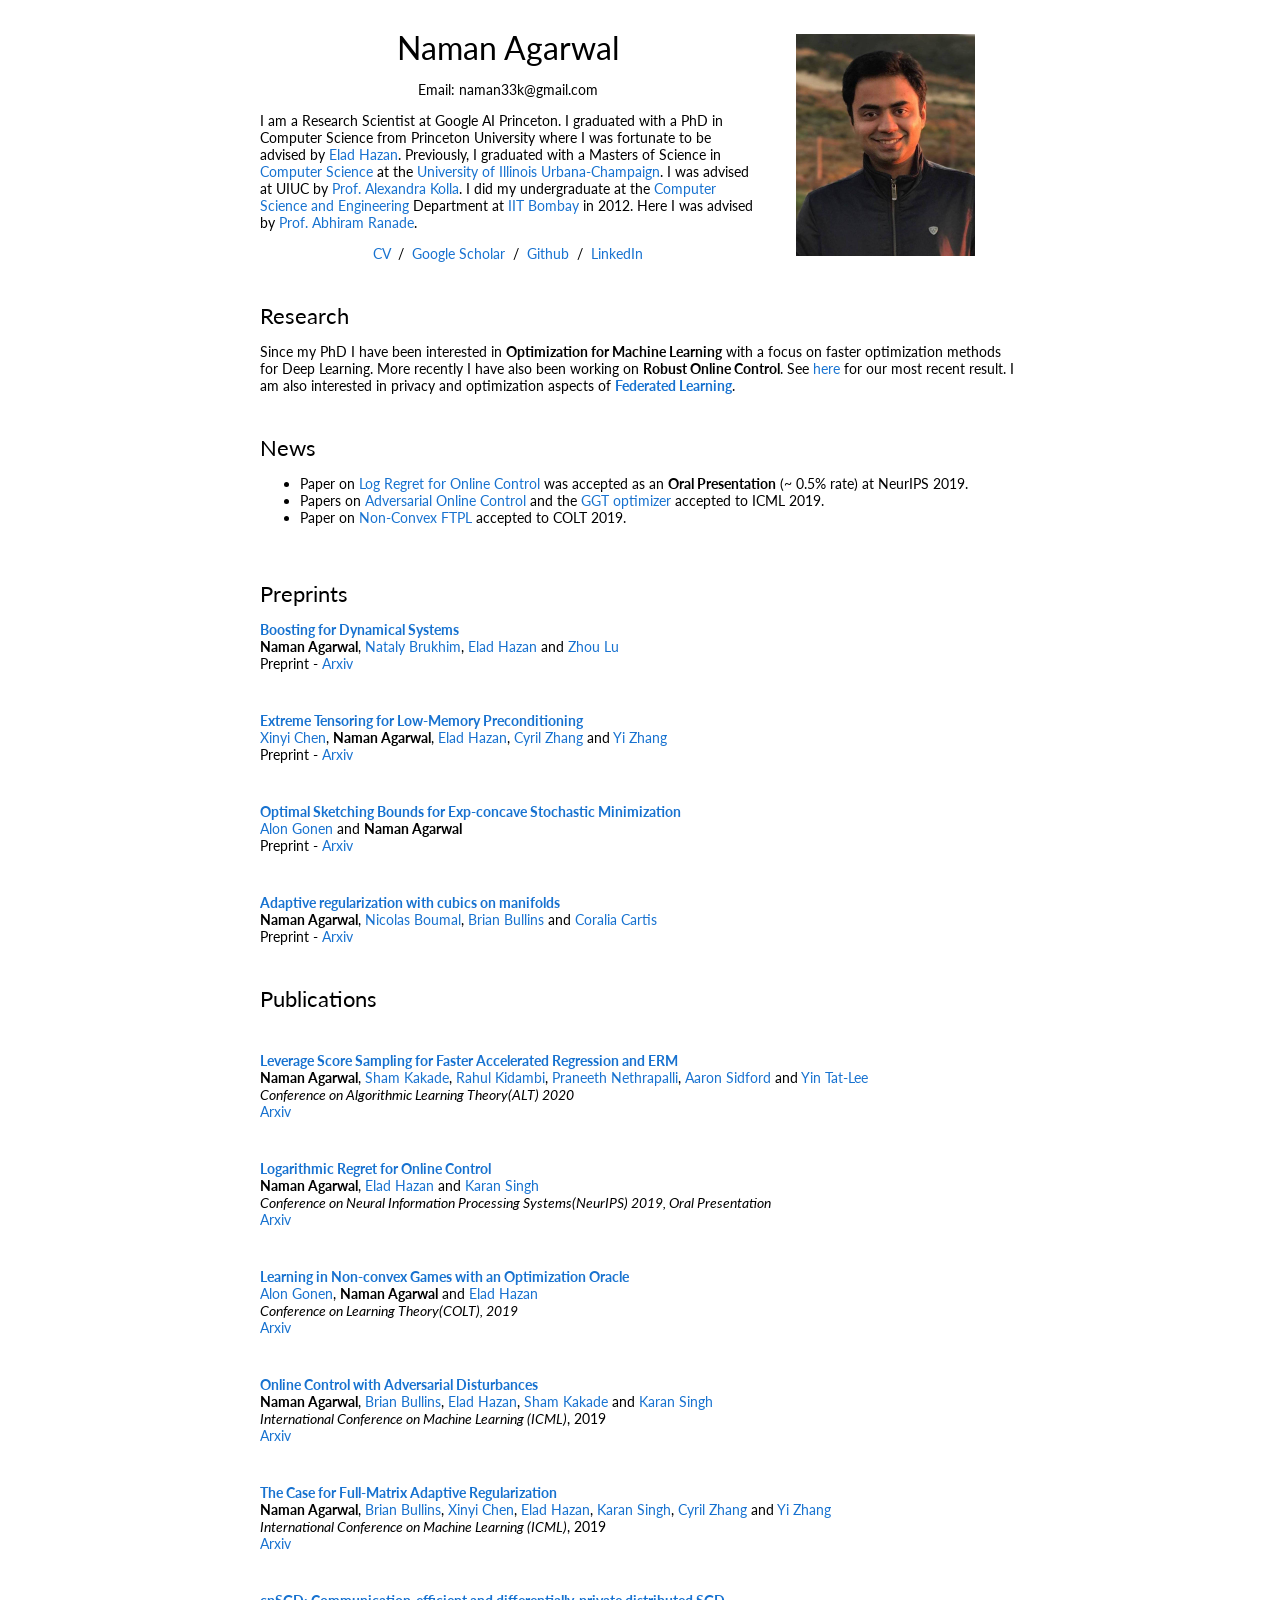
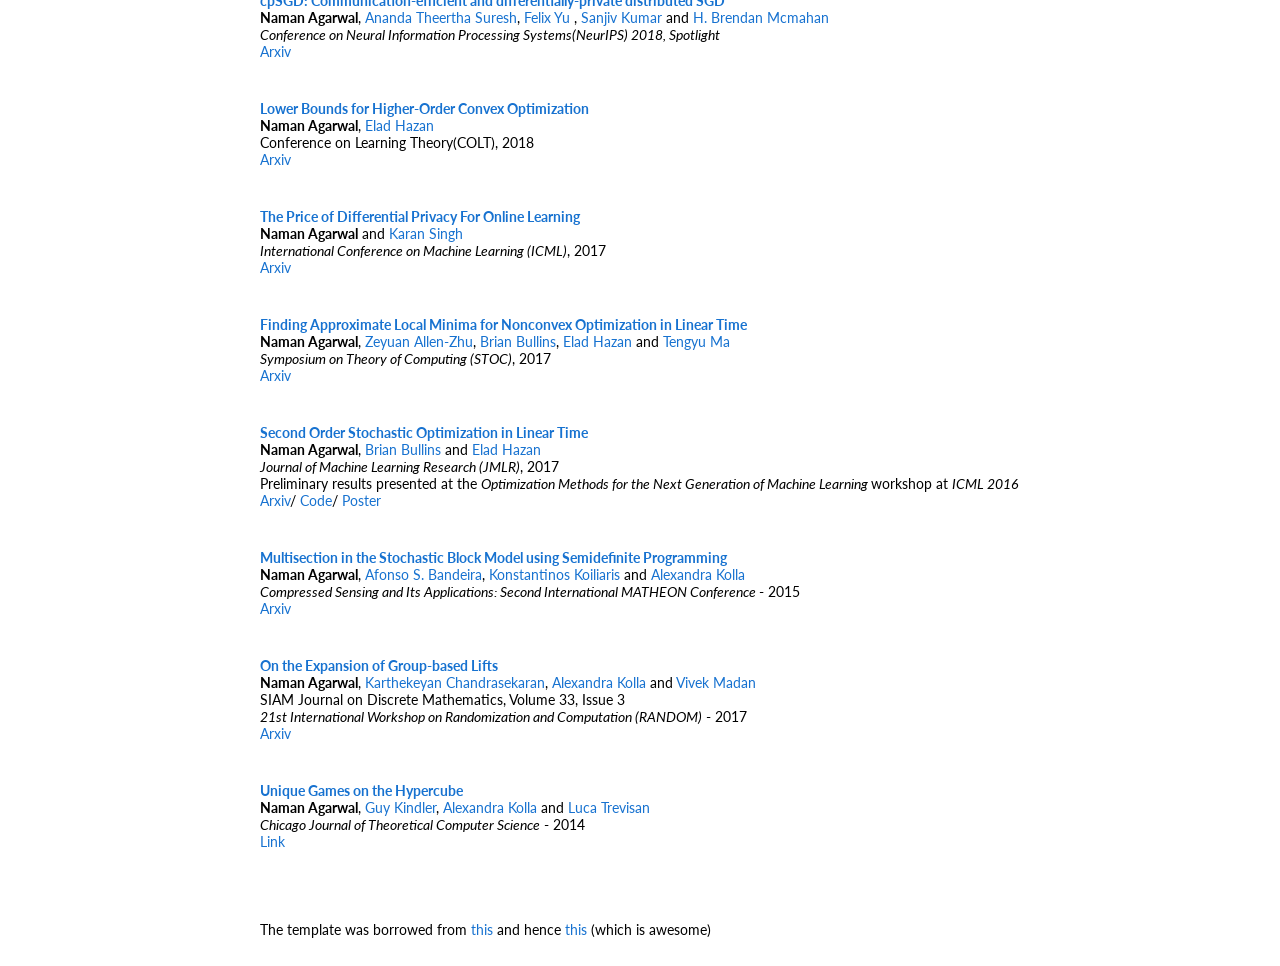
==== index.html @ 99222176 "Fixed some papers" ====
<!DOCTYPE HTML PUBLIC "-//W3C//DTD HTML 4.01 Transitional//EN">
<html>
  <head>
    <!-- Global site tag (gtag.js) - Google Analytics -->
<script async src="https://www.googletagmanager.com/gtag/js?id=UA-45174196-1"></script>
<script>
  window.dataLayer = window.dataLayer || [];
  function gtag(){dataLayer.push(arguments);}
  gtag('js', new Date());

  gtag('config', 'UA-45174196-1');
</script>

  <meta name=viewport content=“width=800”>
  <meta name="generator" content="HTML Tidy for Linux/x86 (vers 11 February 2007), see www.w3.org">
  <style type="text/css">
    /* Color scheme stolen from Sergey Karayev */
    a {
    color: #1772d0;
    text-decoration:none;
    }
    a:focus, a:hover {
    color: #f09228;
    text-decoration:none;
    }
    body,td,th,tr,p,a {
    font-family: 'Lato', Verdana, Helvetica, sans-serif;
    font-size: 14px
    }
    strong {
    font-family: 'Lato', Verdana, Helvetica, sans-serif;
    font-size: 14px;
    }
    heading {
    font-family: 'Lato', Verdana, Helvetica, sans-serif;
    font-size: 22px;
    }
    papertitle {
    font-family: 'Lato', Verdana, Helvetica, sans-serif;
    font-size: 14px;
    font-weight: 700
    }
    name {
    font-family: 'Lato', Verdana, Helvetica, sans-serif;
    font-size: 32px;
    }
    .one
    {
    width: 160px;
    height: 160px;
    position: relative;
    }
    .two
    {
    width: 160px;
    height: 160px;
    position: absolute;
    transition: opacity .2s ease-in-out;
    -moz-transition: opacity .2s ease-in-out;
    -webkit-transition: opacity .2s ease-in-out;
    }
    .fade {
     transition: opacity .2s ease-in-out;
     -moz-transition: opacity .2s ease-in-out;
     -webkit-transition: opacity .2s ease-in-out;
    }
    span.highlight {
        background-color: #ffffd0;
    }
  </style>
  <title>Naman Agarwal</title>
  <meta http-equiv="Content-Type" content="text/html; charset=us-ascii">
  <link href='http://fonts.googleapis.com/css?family=Lato:400,700,400italic,700italic' rel='stylesheet' type='text/css'>
  </head>
  <body>
  <table width="800" border="0" align="center" cellspacing="0" cellpadding="0">
    <tr>
    <td>
      <table width="100%" align="center" border="0" cellspacing="0" cellpadding="20">
      <tr>
        <td width="67%" valign="middle">
        <p align="center">
          <name>Naman Agarwal</name>
        </p>
        <p align="center"> Email: naman33k@gmail.com </p>
        <p> I am a Research Scientist at Google AI Princeton. I graduated with a PhD in Computer Science from Princeton University where I was fortunate to be advised by <a href="https://www.cs.princeton.edu/~ehazan/">Elad Hazan</a>. Previously, I graduated with a Masters of Science in <a href="http://cs.illinois.edu/">Computer Science</a> at the <a href="http://illinois.edu/">University of Illinois Urbana-Champaign</a>. I was advised at UIUC by <a href="http://www.cs.illinois.edu/homes/akolla/">Prof. Alexandra Kolla</a>. I did my undergraduate at the <a href="http://www.cse.iitb.ac.in/">Computer Science and Engineering</a> Department at <a href="http://www.iitb.ac.in/">IIT Bombay</a> in 2012. Here I was advised by <a href="http://www.cse.iitb.ac.in/~ranade/">Prof. Abhiram Ranade</a>.</p>
        <p align=center>
          <a href="CV.pdf">CV</a> &nbsp/&nbsp
          <a href="https://scholar.google.com/citations?user=sEMrGicAAAAJ&hl=engithub.com">Google Scholar</a> &nbsp/&nbsp
          <a href="https://github.com/naman33k">Github</a> &nbsp/&nbsp
          <a href="https://www.linkedin.com/in/naman-agarwal-28aa0714/"> LinkedIn </a>
        </p>
        </td>
        <td width="33%">
        <img width="80%" src="images/myself.jpg">
        </td>
      </tr>
      </table>
      <table width="100%" align="center" border="0" cellspacing="0" cellpadding="20">
      <tr>
        <td width="100%" valign="middle">
          <heading>Research</heading>
          <p>
          Since my PhD I have been interested in <b>Optimization for Machine Learning</b> with a focus on faster optimization methods for Deep Learning. More recently I have also been working on <b>Robust Online Control</b>. See <a href="#">here</a> for our most recent result. I am also interested in privacy and optimization aspects of <b><a href="">Federated Learning</a></b>. 
          </p>
        </td>
      </tr>
      <tr>
        <td width="100%" valign="middle">
          <heading>News</heading>
          <ul>
            <li>Paper on <a href="#">Log Regret for Online Control</a> was accepted as an <b>Oral Presentation</b> (~ 0.5% rate) at NeurIPS 2019.</li>
            <li>Papers on <a href="https://arxiv.org/abs/1902.08721">Adversarial Online Control</a> and the <a href="https://arxiv.org/abs/1806.02958">GGT optimizer</a> accepted to ICML 2019.</li>
            <li>Paper on <a href="https://arxiv.org/abs/1810.07362">Non-Convex FTPL</a> accepted to COLT 2019.</li>
          </ul>
        </td>
      </tr>
      </table>

  <table width="100%" align="center" border="0" cellspacing="0" cellpadding="20">

    <tr onmouseout="friendly_stop()" onmouseover="friendly_start()" >
      
    </tr>

   
  

    <!-- <tr>
      <td valign="top" width="100%">
        <p><a href="https://drive.google.com/file/d/1RBnTrtzqmuO8uj3GQaR5vBJZjIC3Jxjn/view?usp=sharing">
        <papertitle>Jump: Virtual Reality Video</papertitle></a><br>
        <a href="http://mi.eng.cam.ac.uk/~ra312/">Robert Anderson</a>, <a href="https://www.cs.unc.edu/~gallup/">David Gallup</a>, <strong>Jonathan T. Barron</strong>, <a href="https://mediatech.aalto.fi/~janne/index.php">Janne Kontkanen</a>, <a href="https://www.cs.cornell.edu/~snavely/">Noah Snavely</a>, <a href="http://carlos-hernandez.org/">Carlos Hern&aacutendez</a>, <a href="https://homes.cs.washington.edu/~sagarwal/">Sameer Agarwal</a>, <a href="https://homes.cs.washington.edu/~seitz/">Steven M Seitz</a><br>
          <em>SIGGRAPH Asia</em>, 2016<br>
          <a href ="https://drive.google.com/file/d/11D4eCDXqqFTtZT0WS2COJE0hsAN3QEww/view?usp=sharing">supplement</a>
          /
          <a href ="https://www.youtube.com/watch?v=O0qUYynupTI">video</a>
          /
          <a href="Anderson2016.bib">bibtex</a>
          /
          <a href="https://blog.google/products/google-vr/jump-using-omnidirectional-stereo-vr-video/">blog post</a>
          <p></p>
          <p>Using computer vision and a ring of cameras, we can make video for virtual reality headsets that is both stereo and 360&deg;.</p>
          <p>This technology is used by <a href="https://vr.google.com/jump/">Jump</a>. </p>
          <p></p>
          </a></p>
        </td>
      </tr> -->
      <tr>
        <td width="100%" valign="middle">
          <heading>Preprints</heading>
        

          <p> <a href="https://arxiv.org/abs/1906.08720"><papertitle>Boosting for Dynamical Systems</papertitle></a><br>
          <strong>Naman Agarwal</strong>, <a href="https://dblp.org/pers/hd/b/Brukhim:Nataly">Nataly Brukhim</a>,  <a href="https://www.cs.princeton.edu/~ehazan/">Elad Hazan</a> and <a href="https://scholar.google.com/citations?user=17_nX_kAAAAJ&hl=en">Zhou Lu</a><br>
          Preprint - <a href ="https://arxiv.org/abs/1906.08720">Arxiv</a>
          </p>
        </td>
      </tr>
            <tr>
        <td valign="top" width="100%">
          <p> <a href="https://arxiv.org/abs/1902.04620"><papertitle>Extreme Tensoring for Low-Memory Preconditioning
</papertitle></a><br>
         <a href="https://xinyi.github.io/">Xinyi Chen</a>, <strong>Naman Agarwal</strong>, <a href="https://www.cs.princeton.edu/~ehazan/">Elad Hazan</a>, <a href="http://cyrilzhang.com/">Cyril Zhang</a> and <a href="https://www.cs.princeton.edu/~yz7/">Yi Zhang</a><br>
          Preprint - <a href ="https://arxiv.org/abs/1902.04620">Arxiv</a>
          </p>
        </td>
      </tr>
            <tr>
        <td valign="top" width="100%">
          <p> <a href="https://arxiv.org/abs/1805.08268"><papertitle>Optimal Sketching Bounds for Exp-concave Stochastic Minimization</papertitle></a><br>
          <a href="https://www.alongonen.org/">Alon Gonen</a> and <strong>Naman Agarwal</strong><br>
          Preprint - <a href ="https://arxiv.org/abs/1805.08268">Arxiv</a>
          </p>
        </td>
      </tr>
            <tr>
        <td valign="top" width="100%">
          <p> <a href="https://arxiv.org/abs/1806.00065"><papertitle>Adaptive regularization with cubics on manifolds</papertitle></a><br>
          <strong>Naman Agarwal</strong>, <a href="https://web.math.princeton.edu/~nboumal/">Nicolas Boumal</a>, <a href="https://www.cs.princeton.edu/~bbullins/">Brian Bullins</a> and <a href="https://www.maths.ox.ac.uk/people/coralia.cartis">Coralia Cartis</a><br>
          Preprint - <a href ="https://arxiv.org/abs/1806.00065">Arxiv</a>
          </p>
        </td>
      </tr>


      <tr>
        <td width="100%" valign="middle">
          <heading>Publications</heading>
      <tr>
        <td valign="top" width="100%">
          <p> <a href="https://arxiv.org/abs/1711.08426"><papertitle>Leverage Score Sampling for Faster Accelerated Regression and ERM</papertitle></a><br>
          <strong>Naman Agarwal</strong>, <a href="https://homes.cs.washington.edu/~sham">Sham Kakade</a>, <a href="https://rahulkidambi.github.io/">Rahul Kidambi</a>, <a href="https://www.microsoft.com/en-us/research/people/praneeth">Praneeth Nethrapalli</a>, <a href="http://www.aaronsidford.com/">Aaron Sidford</a> and <a href="http://yintat.com/">Yin Tat-Lee</a><br>
          <em>Conference on Algorithmic Learning Theory(ALT) 2020</em>
            <br> <a href ="https://arxiv.org/abs/1711.08426">Arxiv</a>
          </p>
        </td>
      </tr>
          
      <tr>
        <td valign="top" width="100%">
          <p> <a href="#"><papertitle>Logarithmic Regret for Online Control</papertitle></a><br>
          <strong>Naman Agarwal</strong>, <a href="https://www.cs.princeton.edu/~ehazan/">Elad Hazan</a> and <a href="http://i-am-karan-singh.github.io/">Karan Singh</a><br>
          <em>Conference on Neural Information Processing Systems(NeurIPS) 2019, Oral Presentation</em><br>
          <a href ="https://arxiv.org/abs/1909.05062">Arxiv</a> 
          </p>
        </td>
      </tr>

      <tr>
        <td valign="top" width="100%">
          <p> <a href="https://arxiv.org/abs/1810.07362"><papertitle>Learning in Non-convex Games with an Optimization Oracle</papertitle></a><br><a href="https://www.alongonen.org/">Alon Gonen</a>, <strong>Naman Agarwal</strong> and <a href="https://www.cs.princeton.edu/~ehazan/">Elad Hazan</a><br>
          <em>Conference on Learning Theory(COLT), 2019</em><br>
          <a href ="https://arxiv.org/abs/1810.07362">Arxiv</a> 
          </p>
        </td>
      </tr>


      <tr>
        <td valign="top" width="100%">
          <p> <a href="https://arxiv.org/abs/1902.08721"><papertitle>Online Control with Adversarial Disturbances</papertitle></a><br>
          <strong>Naman Agarwal</strong>, <a href="https://www.cs.princeton.edu/~bbullins/">Brian Bullins</a>, <a href="https://www.cs.princeton.edu/~ehazan/">Elad Hazan</a>, <a href="https://homes.cs.washington.edu/~sham">Sham Kakade</a> and <a href="http://i-am-karan-singh.github.io/">Karan Singh</a><br>
          <em>International Conference on Machine Learning (ICML)</em>, 2019</br>
          <a href ="https://arxiv.org/abs/1902.08721">Arxiv</a> 
          </p>
        </td>
      </tr>

      <tr>
        <td valign="top" width="100%">
          <p> <a href="https://arxiv.org/abs/1806.02958"><papertitle>The Case for Full-Matrix Adaptive Regularization</papertitle></a><br>
          <strong>Naman Agarwal</strong>, <a href="https://www.cs.princeton.edu/~bbullins/">Brian Bullins</a>, <a href="https://xinyi.github.io/">Xinyi Chen</a>, <a href="https://www.cs.princeton.edu/~ehazan/">Elad Hazan</a>, <a href="http://i-am-karan-singh.github.io/">Karan Singh</a>, <a href="http://cyrilzhang.com/">Cyril Zhang</a> and <a href="https://www.cs.princeton.edu/~yz7/">Yi Zhang</a><br>
          <em>International Conference on Machine Learning (ICML)</em>, 2019</br>
          <a href ="https://arxiv.org/abs/1806.02958">Arxiv</a> 
          </p>
        </td>
      </tr>

      


      <tr>
        <td valign="top" width="100%">
          <p> <a href="https://arxiv.org/abs/1805.10559"><papertitle>cpSGD: Communication-efficient and differentially-private distributed SGD</papertitle></a><br>
          <strong>Naman Agarwal</strong>, <a href="http://theertha.info/">Ananda Theertha Suresh</a>, <a href="http://felixyu.org/"> Felix Yu </a>,<a href="http://www.sanjivk.com/"> Sanjiv Kumar </a> and <a href="https://ai.google/research/people/author35837">H. Brendan Mcmahan</a><br>
          <em>Conference on Neural Information Processing Systems(NeurIPS) 2018, Spotlight</em><br>
          <a href="https://arxiv.org/abs/1805.10559">Arxiv</a>
          </p>
        </td>
      </tr>

      

      <tr>
        <td valign="top" width="100%">
          <p> <a href="https://arxiv.org/abs/1710.10329"><papertitle>Lower Bounds for Higher-Order Convex Optimization</papertitle></a><br>
          <strong>Naman Agarwal</strong>, <a href="https://www.cs.princeton.edu/~ehazan/">Elad Hazan</a><br>
          Conference on Learning Theory(COLT), 2018<br>
          <a href ="https://arxiv.org/abs/1710.10329">Arxiv</a>
          </p>


        </td>
      </tr>

      

      <tr>
        <td valign="top" width="100%">
          <p> <a href="#"><papertitle>The Price of Differential Privacy For Online Learning</papertitle></a><br>
          <strong>Naman Agarwal</strong> and <a href="http://i-am-karan-singh.github.io/">Karan Singh</a><br>
          <em>International Conference on Machine Learning (ICML)</em>, 2017</br>
          <a href ="https://arxiv.org/abs/1701.07953">Arxiv</a> 
          </p>
        </td>
      </tr>

      <tr>
        <td valign="top" width="100%">
          <p> <a href="https://dl.acm.org/citation.cfm?id=3055464"><papertitle>Finding Approximate Local Minima for Nonconvex Optimization in Linear Time</papertitle></a><br>
          <strong>Naman Agarwal</strong>, <a href="http://people.csail.mit.edu/zeyuan/"> Zeyuan Allen-Zhu</a>, <a href="https://www.cs.princeton.edu/~bbullins/">Brian Bullins</a>, <a href="https://www.cs.princeton.edu/~ehazan/">Elad Hazan</a> and <a href="http://www.cs.princeton.edu/~tengyu/">Tengyu Ma</a><br>
          <em>Symposium on Theory of Computing (STOC)</em>, 2017<br>
          <a href ="https://arxiv.org/abs/1611.01146">Arxiv</a>
          </p>
        </td>
      </tr>

      <tr>
        <td valign="top" width="100%">
          <p> <a href="http://www.jmlr.org/papers/volume18/16-491/16-491.pdf"><papertitle>Second Order Stochastic Optimization in Linear Time</papertitle></a><br>
          <strong>Naman Agarwal</strong>, <a href="https://www.cs.princeton.edu/~bbullins/">Brian Bullins</a> and <a href="https://www.cs.princeton.edu/~ehazan/">Elad Hazan</a> <br>
          <em>Journal of Machine Learning Research (JMLR)</em>, 2017<br>
          Preliminary results presented at the <em>Optimization Methods for the Next Generation of Machine Learning </em> workshop at <em>ICML 2016</em><br>
          <a href ="https://arxiv.org/abs/1602.03943">Arxiv</a>/
          <a href ="https://github.com/naman33k/lissa_code_python">Code</a>/
          <a href ="#">Poster</a>

          
          </p>
        </td>
      </tr>

      

      <tr>
        <td valign="top" width="100%">
          <p> <a href="http://arxiv.org/abs/1507.02323"><papertitle>Multisection in the Stochastic Block Model using Semidefinite Programming</papertitle></a><br>
          <strong>Naman Agarwal</strong>, <a href="http://math.mit.edu/~bandeira/">Afonso S. Bandeira</a>, <a href="http://koiliaris.com/">Konstantinos Koiliaris</a> and <a href="http://akolla.cs.illinois.edu/">Alexandra Kolla</a><br>
          <em>Compressed Sensing and Its Applications: Second International MATHEON Conference </em> - 2015</br>
          <a href ="http://arxiv.org/abs/1507.02323">Arxiv</a> 
          </p>
        </td>
      </tr>

      <tr>
        <td valign="top" width="100%">
          <p> <a href="http://arxiv.org/abs/1507.02323"><papertitle>On the Expansion of Group-based Lifts</papertitle></a><br>
          <strong>Naman Agarwal</strong>, <a href="http://web.engr.illinois.edu/~karthe/">Karthekeyan Chandrasekaran</a>, <a href="http://akolla.cs.illinois.edu/">Alexandra Kolla</a> and <a href="http://vmadan2.web.engr.illinois.edu/">Vivek Madan </a><br>
          SIAM Journal on Discrete Mathematics, Volume 33, Issue 3<br>
          <em>21st International Workshop on Randomization and Computation (RANDOM)</em> - 2017</br>
          <a href ="http://arxiv.org/abs/1311.3268">Arxiv</a> 
          </p>
        </td>
      </tr>

      <tr>
        <td valign="top" width="100%">
          <p> <a href="http://cjtcs.cs.uchicago.edu/articles/2015/1/contents"><papertitle>Unique Games on the Hypercube</papertitle></a><br>
          <strong>Naman Agarwal</strong>, <a href="http://www.cs.huji.ac.il/~gkindler/">Guy Kindler</a>, <a href="http://akolla.cs.illinois.edu/">Alexandra Kolla</a> and <a href="http://www.cs.berkeley.edu/~luca/">Luca Trevisan</a><br>
          <em>Chicago Journal of Theoretical Computer Science</em> - 2014</br>
          <a href ="http://cjtcs.cs.uchicago.edu/articles/2015/1/contents.html">Link</a> 
          </p>
        </td>
      </tr>

      <tr>
        <td>
            <br>
            <p> The template was borrowed from <a href="http://i-am-karan-singh.github.io/">this</a> and hence <a href="https://jonbarron.info/">this</a> (which is awesome)
            </p>
        </td>
      </tr>

      </table>
      
    </td>
    </tr>
  </table>
  </body>
</html>
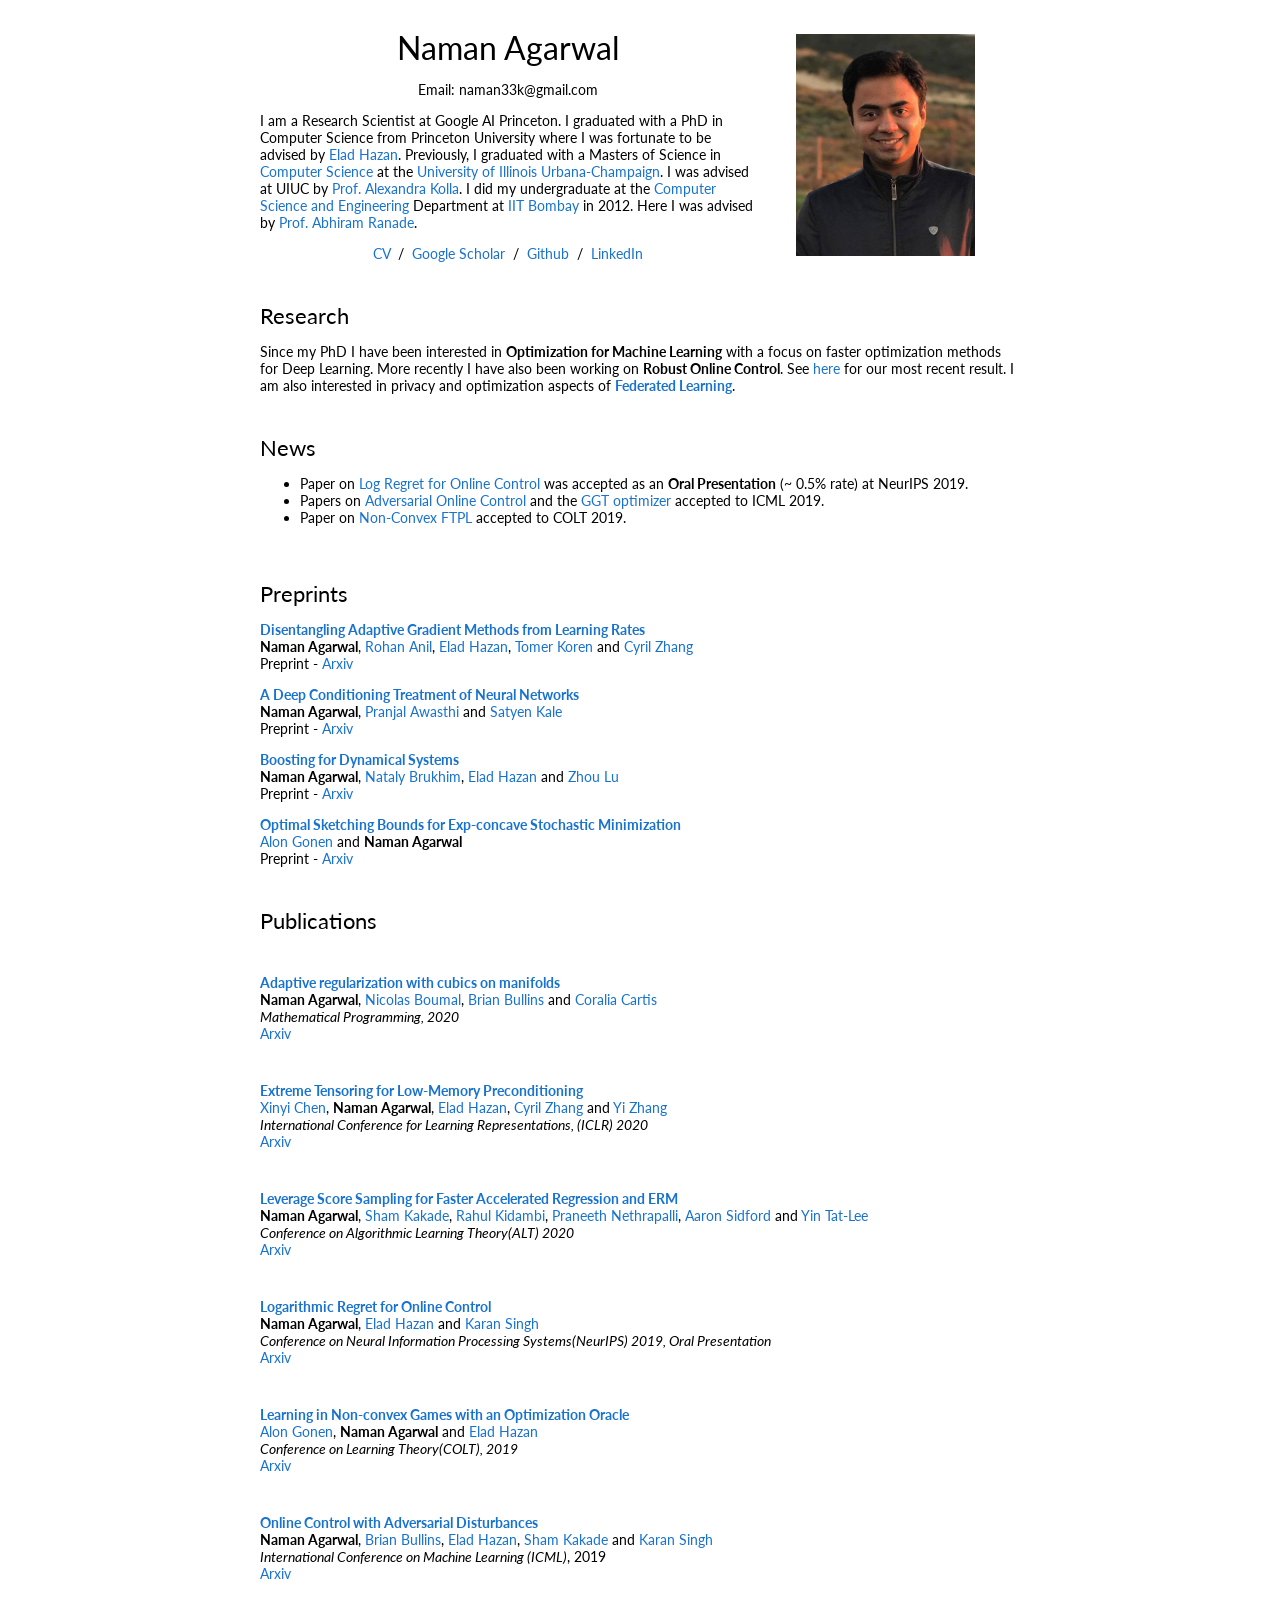
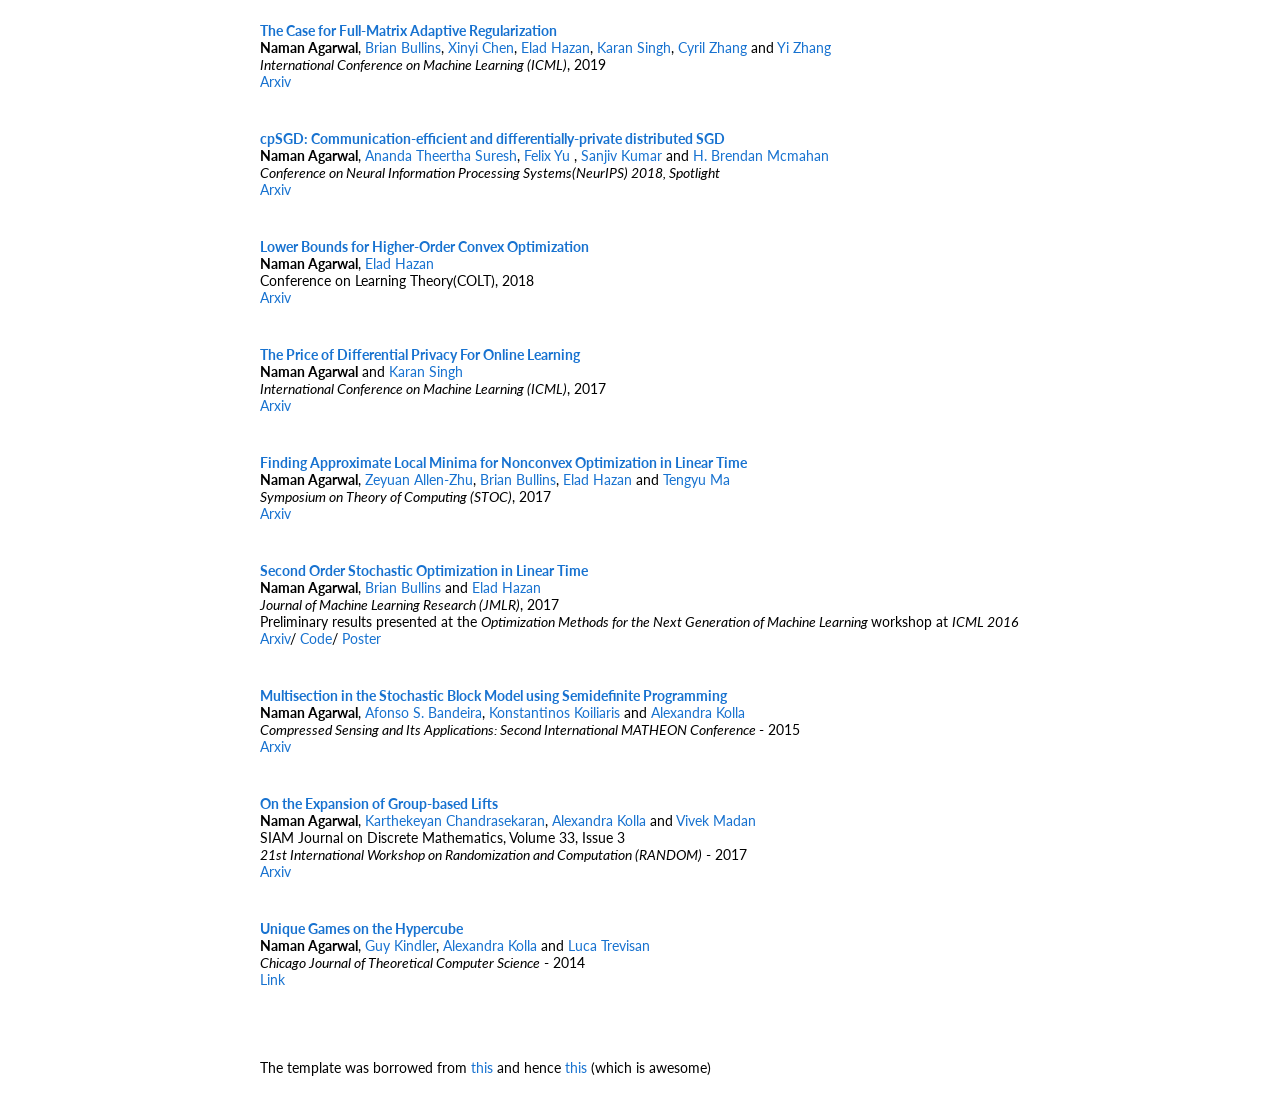
==== commit a72ca1d3: "edits" ====
--- a/index.html
+++ b/index.html
@@ -151,43 +151,47 @@
         <td width="100%" valign="middle">
           <heading>Preprints</heading>
         
-
+          <p> <a href="https://arxiv.org/abs/2002.11803"><papertitle>Disentangling Adaptive Gradient Methods from Learning Rates</papertitle></a><br>
+          <strong>Naman Agarwal</strong>, <a href="https://research.google/people/105802/">Rohan Anil</a>,  <a href="https://www.cs.princeton.edu/~ehazan/">Elad Hazan</a>, <a href="https://tomerkoren.github.io/">Tomer Koren</a> and <a href="http://cyrilzhang.com/">Cyril Zhang</a><br>
+          Preprint - <a href ="https://arxiv.org/abs/2002.11803">Arxiv</a>
+          </p>
+          <p> <a href="https://arxiv.org/abs/2002.01523"><papertitle>A Deep Conditioning Treatment of Neural Networks</papertitle></a><br>
+          <strong>Naman Agarwal</strong>, <a href="https://www.cs.rutgers.edu/~pa336/">Pranjal Awasthi</a> and  <a href="https://www.satyenkale.com/">Satyen Kale</a><br>
+          Preprint - <a href ="https://arxiv.org/abs/2002.01523">Arxiv</a>
+          </p>
           <p> <a href="https://arxiv.org/abs/1906.08720"><papertitle>Boosting for Dynamical Systems</papertitle></a><br>
           <strong>Naman Agarwal</strong>, <a href="https://dblp.org/pers/hd/b/Brukhim:Nataly">Nataly Brukhim</a>,  <a href="https://www.cs.princeton.edu/~ehazan/">Elad Hazan</a> and <a href="https://scholar.google.com/citations?user=17_nX_kAAAAJ&hl=en">Zhou Lu</a><br>
           Preprint - <a href ="https://arxiv.org/abs/1906.08720">Arxiv</a>
           </p>
-        </td>
-      </tr>
-            <tr>
-        <td valign="top" width="100%">
-          <p> <a href="https://arxiv.org/abs/1902.04620"><papertitle>Extreme Tensoring for Low-Memory Preconditioning
-</papertitle></a><br>
-         <a href="https://xinyi.github.io/">Xinyi Chen</a>, <strong>Naman Agarwal</strong>, <a href="https://www.cs.princeton.edu/~ehazan/">Elad Hazan</a>, <a href="http://cyrilzhang.com/">Cyril Zhang</a> and <a href="https://www.cs.princeton.edu/~yz7/">Yi Zhang</a><br>
-          Preprint - <a href ="https://arxiv.org/abs/1902.04620">Arxiv</a>
-          </p>
-        </td>
-      </tr>
-            <tr>
-        <td valign="top" width="100%">
           <p> <a href="https://arxiv.org/abs/1805.08268"><papertitle>Optimal Sketching Bounds for Exp-concave Stochastic Minimization</papertitle></a><br>
           <a href="https://www.alongonen.org/">Alon Gonen</a> and <strong>Naman Agarwal</strong><br>
           Preprint - <a href ="https://arxiv.org/abs/1805.08268">Arxiv</a>
           </p>
         </td>
       </tr>
-            <tr>
-        <td valign="top" width="100%">
-          <p> <a href="https://arxiv.org/abs/1806.00065"><papertitle>Adaptive regularization with cubics on manifolds</papertitle></a><br>
-          <strong>Naman Agarwal</strong>, <a href="https://web.math.princeton.edu/~nboumal/">Nicolas Boumal</a>, <a href="https://www.cs.princeton.edu/~bbullins/">Brian Bullins</a> and <a href="https://www.maths.ox.ac.uk/people/coralia.cartis">Coralia Cartis</a><br>
-          Preprint - <a href ="https://arxiv.org/abs/1806.00065">Arxiv</a>
-          </p>
-        </td>
-      </tr>
-
-
+            
       <tr>
         <td width="100%" valign="middle">
           <heading>Publications</heading>
+          <tr>
+        <td valign="top" width="100%">
+          <p> <a href="http://link.springer.com/article/10.1007/s10107-020-01505-1"><papertitle>Adaptive regularization with cubics on manifolds</papertitle></a><br>
+          <strong>Naman Agarwal</strong>, <a href="https://web.math.princeton.edu/~nboumal/">Nicolas Boumal</a>, <a href="https://www.cs.princeton.edu/~bbullins/">Brian Bullins</a> and <a href="https://www.maths.ox.ac.uk/people/coralia.cartis">Coralia Cartis</a><br>
+          <em>Mathematical Programming, 2020</em>
+          <br><a href ="https://arxiv.org/abs/1806.00065">Arxiv</a>
+          </p>
+        </td>
+      </tr>
+          <tr>
+        <td valign="top" width="100%">
+          <p> <a href="https://openreview.net/forum?id=SklKcRNYDH"><papertitle>Extreme Tensoring for Low-Memory Preconditioning
+</papertitle></a><br>
+         <a href="https://xinyi.github.io/">Xinyi Chen</a>, <strong>Naman Agarwal</strong>, <a href="https://www.cs.princeton.edu/~ehazan/">Elad Hazan</a>, <a href="http://cyrilzhang.com/">Cyril Zhang</a> and <a href="https://www.cs.princeton.edu/~yz7/">Yi Zhang</a><br>
+         <em>International Conference for Learning Representations, (ICLR) 2020</em><br>
+          <a href ="https://arxiv.org/abs/1902.04620">Arxiv</a>
+          </p>
+        </td>
+      </tr>
       <tr>
         <td valign="top" width="100%">
           <p> <a href="https://arxiv.org/abs/1711.08426"><papertitle>Leverage Score Sampling for Faster Accelerated Regression and ERM</papertitle></a><br>
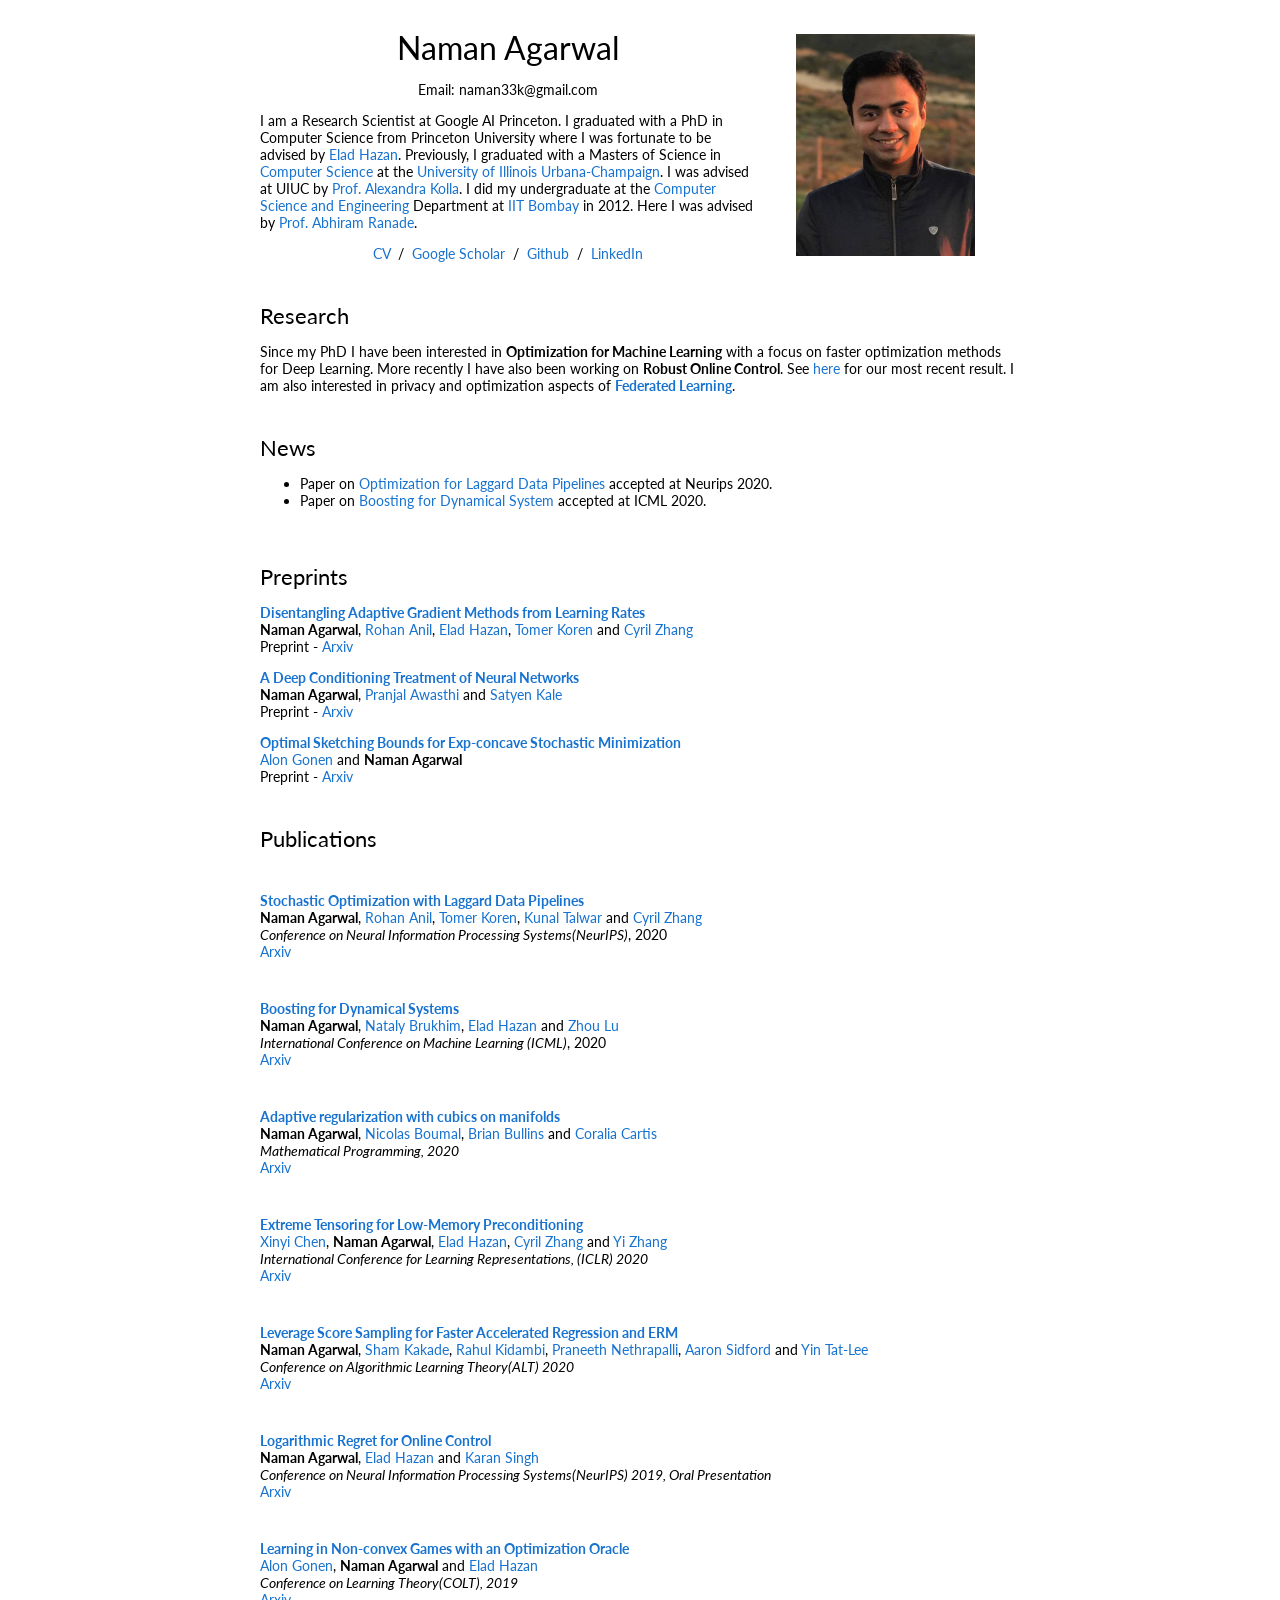
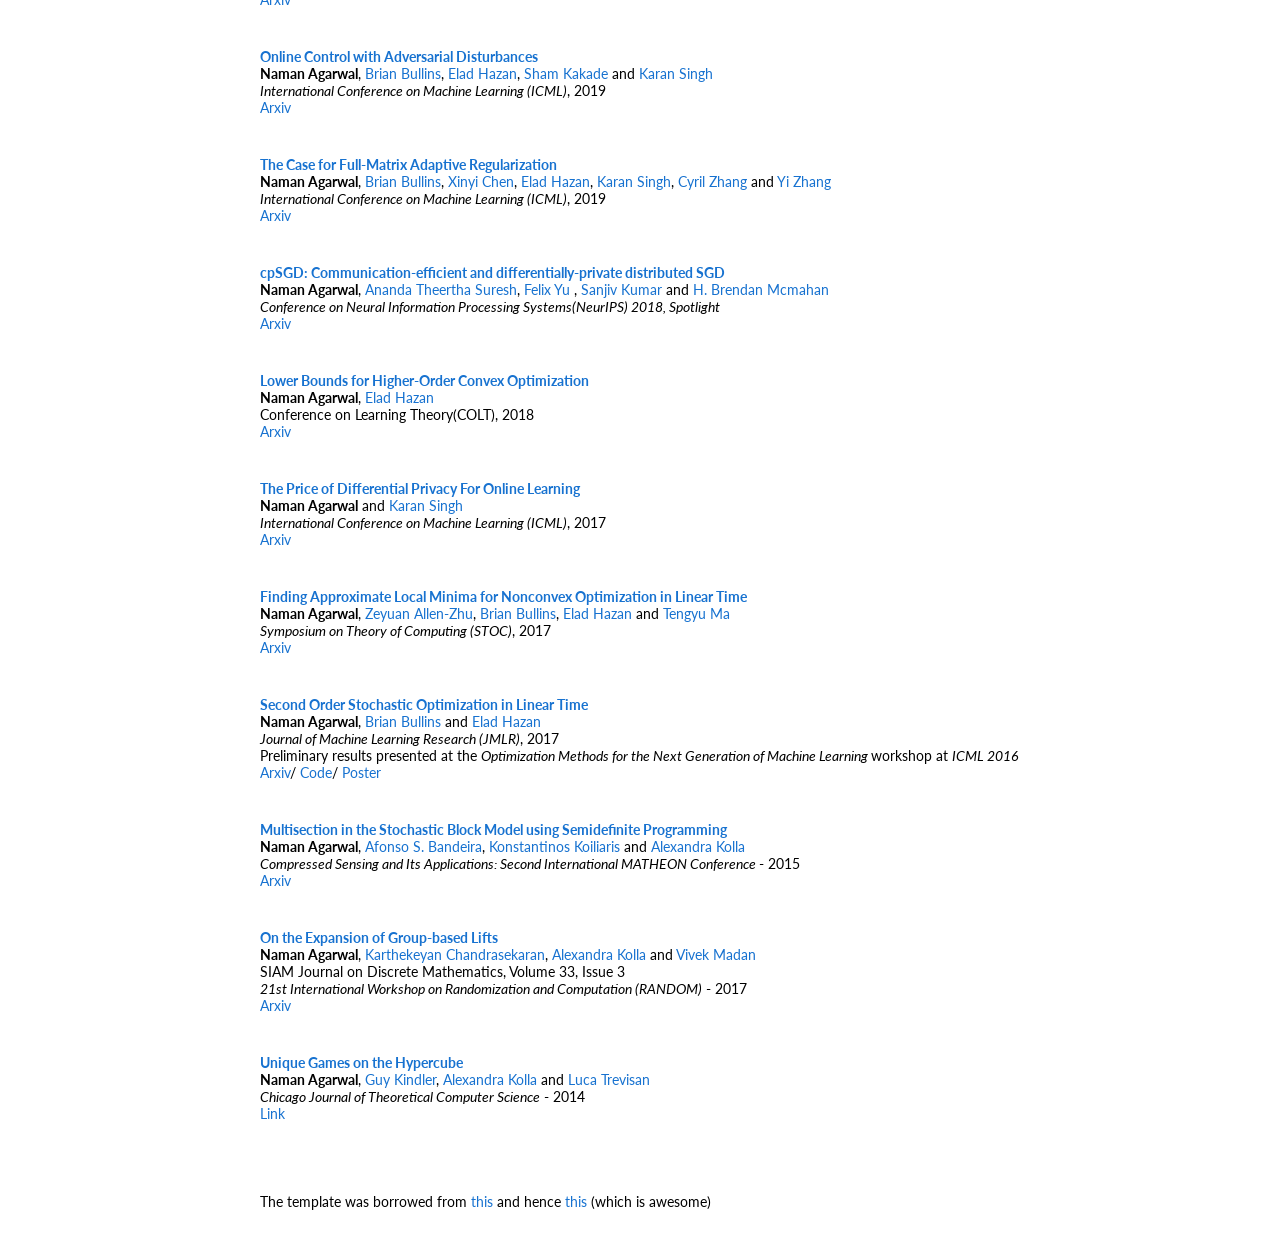
==== commit 654d26c0: "Updates" ====
--- a/index.html
+++ b/index.html
@@ -110,9 +110,8 @@
         <td width="100%" valign="middle">
           <heading>News</heading>
           <ul>
-            <li>Paper on <a href="#">Log Regret for Online Control</a> was accepted as an <b>Oral Presentation</b> (~ 0.5% rate) at NeurIPS 2019.</li>
-            <li>Papers on <a href="https://arxiv.org/abs/1902.08721">Adversarial Online Control</a> and the <a href="https://arxiv.org/abs/1806.02958">GGT optimizer</a> accepted to ICML 2019.</li>
-            <li>Paper on <a href="https://arxiv.org/abs/1810.07362">Non-Convex FTPL</a> accepted to COLT 2019.</li>
+            <li> Paper on <a href="https://arxiv.org/abs/2010.13639">Optimization for Laggard Data Pipelines</a> accepted at Neurips 2020. </li>
+              <li> Paper on <a href="https://arxiv.org/abs/1906.08720">Boosting for Dynamical System</a> accepted at ICML 2020. </li>
           </ul>
         </td>
       </tr>
@@ -124,29 +123,7 @@
       
     </tr>
 
-   
   
-
-    <!-- <tr>
-      <td valign="top" width="100%">
-        <p><a href="https://drive.google.com/file/d/1RBnTrtzqmuO8uj3GQaR5vBJZjIC3Jxjn/view?usp=sharing">
-        <papertitle>Jump: Virtual Reality Video</papertitle></a><br>
-        <a href="http://mi.eng.cam.ac.uk/~ra312/">Robert Anderson</a>, <a href="https://www.cs.unc.edu/~gallup/">David Gallup</a>, <strong>Jonathan T. Barron</strong>, <a href="https://mediatech.aalto.fi/~janne/index.php">Janne Kontkanen</a>, <a href="https://www.cs.cornell.edu/~snavely/">Noah Snavely</a>, <a href="http://carlos-hernandez.org/">Carlos Hern&aacutendez</a>, <a href="https://homes.cs.washington.edu/~sagarwal/">Sameer Agarwal</a>, <a href="https://homes.cs.washington.edu/~seitz/">Steven M Seitz</a><br>
-          <em>SIGGRAPH Asia</em>, 2016<br>
-          <a href ="https://drive.google.com/file/d/11D4eCDXqqFTtZT0WS2COJE0hsAN3QEww/view?usp=sharing">supplement</a>
-          /
-          <a href ="https://www.youtube.com/watch?v=O0qUYynupTI">video</a>
-          /
-          <a href="Anderson2016.bib">bibtex</a>
-          /
-          <a href="https://blog.google/products/google-vr/jump-using-omnidirectional-stereo-vr-video/">blog post</a>
-          <p></p>
-          <p>Using computer vision and a ring of cameras, we can make video for virtual reality headsets that is both stereo and 360&deg;.</p>
-          <p>This technology is used by <a href="https://vr.google.com/jump/">Jump</a>. </p>
-          <p></p>
-          </a></p>
-        </td>
-      </tr> -->
       <tr>
         <td width="100%" valign="middle">
           <heading>Preprints</heading>
@@ -159,10 +136,6 @@
           <strong>Naman Agarwal</strong>, <a href="https://www.cs.rutgers.edu/~pa336/">Pranjal Awasthi</a> and  <a href="https://www.satyenkale.com/">Satyen Kale</a><br>
           Preprint - <a href ="https://arxiv.org/abs/2002.01523">Arxiv</a>
           </p>
-          <p> <a href="https://arxiv.org/abs/1906.08720"><papertitle>Boosting for Dynamical Systems</papertitle></a><br>
-          <strong>Naman Agarwal</strong>, <a href="https://dblp.org/pers/hd/b/Brukhim:Nataly">Nataly Brukhim</a>,  <a href="https://www.cs.princeton.edu/~ehazan/">Elad Hazan</a> and <a href="https://scholar.google.com/citations?user=17_nX_kAAAAJ&hl=en">Zhou Lu</a><br>
-          Preprint - <a href ="https://arxiv.org/abs/1906.08720">Arxiv</a>
-          </p>
           <p> <a href="https://arxiv.org/abs/1805.08268"><papertitle>Optimal Sketching Bounds for Exp-concave Stochastic Minimization</papertitle></a><br>
           <a href="https://www.alongonen.org/">Alon Gonen</a> and <strong>Naman Agarwal</strong><br>
           Preprint - <a href ="https://arxiv.org/abs/1805.08268">Arxiv</a>
@@ -173,6 +146,25 @@
       <tr>
         <td width="100%" valign="middle">
           <heading>Publications</heading>
+           <tr>
+            <td>
+              <p> <a href="https://arxiv.org/abs/2010.13639"><papertitle>Stochastic Optimization with Laggard Data Pipelines</papertitle></a><br>
+          <strong>Naman Agarwal</strong>, <a href="https://research.google/people/105802/">Rohan Anil</a>,  <a href="https://tomerkoren.github.io/">Tomer Koren</a>, <a href="http://kunaltalwar.org/"> Kunal Talwar </a> and <a href="http://cyrilzhang.com/">Cyril Zhang</a><br>
+          <em>Conference on Neural Information Processing Systems(NeurIPS)</em>, 2020<br>
+          <a href ="https://arxiv.org/abs/1906.08720">Arxiv</a>
+          </p>
+            </td>
+          </tr>
+          <tr>
+          <tr>
+            <td>
+              <p> <a href="https://arxiv.org/abs/1906.08720"><papertitle>Boosting for Dynamical Systems</papertitle></a><br>
+          <strong>Naman Agarwal</strong>, <a href="https://dblp.org/pers/hd/b/Brukhim:Nataly">Nataly Brukhim</a>,  <a href="https://www.cs.princeton.edu/~ehazan/">Elad Hazan</a> and <a href="https://scholar.google.com/citations?user=17_nX_kAAAAJ&hl=en">Zhou Lu</a><br>
+          <em>International Conference on Machine Learning (ICML)</em>, 2020</br>
+          <a href ="https://arxiv.org/abs/1906.08720">Arxiv</a>
+          </p>
+            </td>
+          </tr>
           <tr>
         <td valign="top" width="100%">
           <p> <a href="http://link.springer.com/article/10.1007/s10107-020-01505-1"><papertitle>Adaptive regularization with cubics on manifolds</papertitle></a><br>
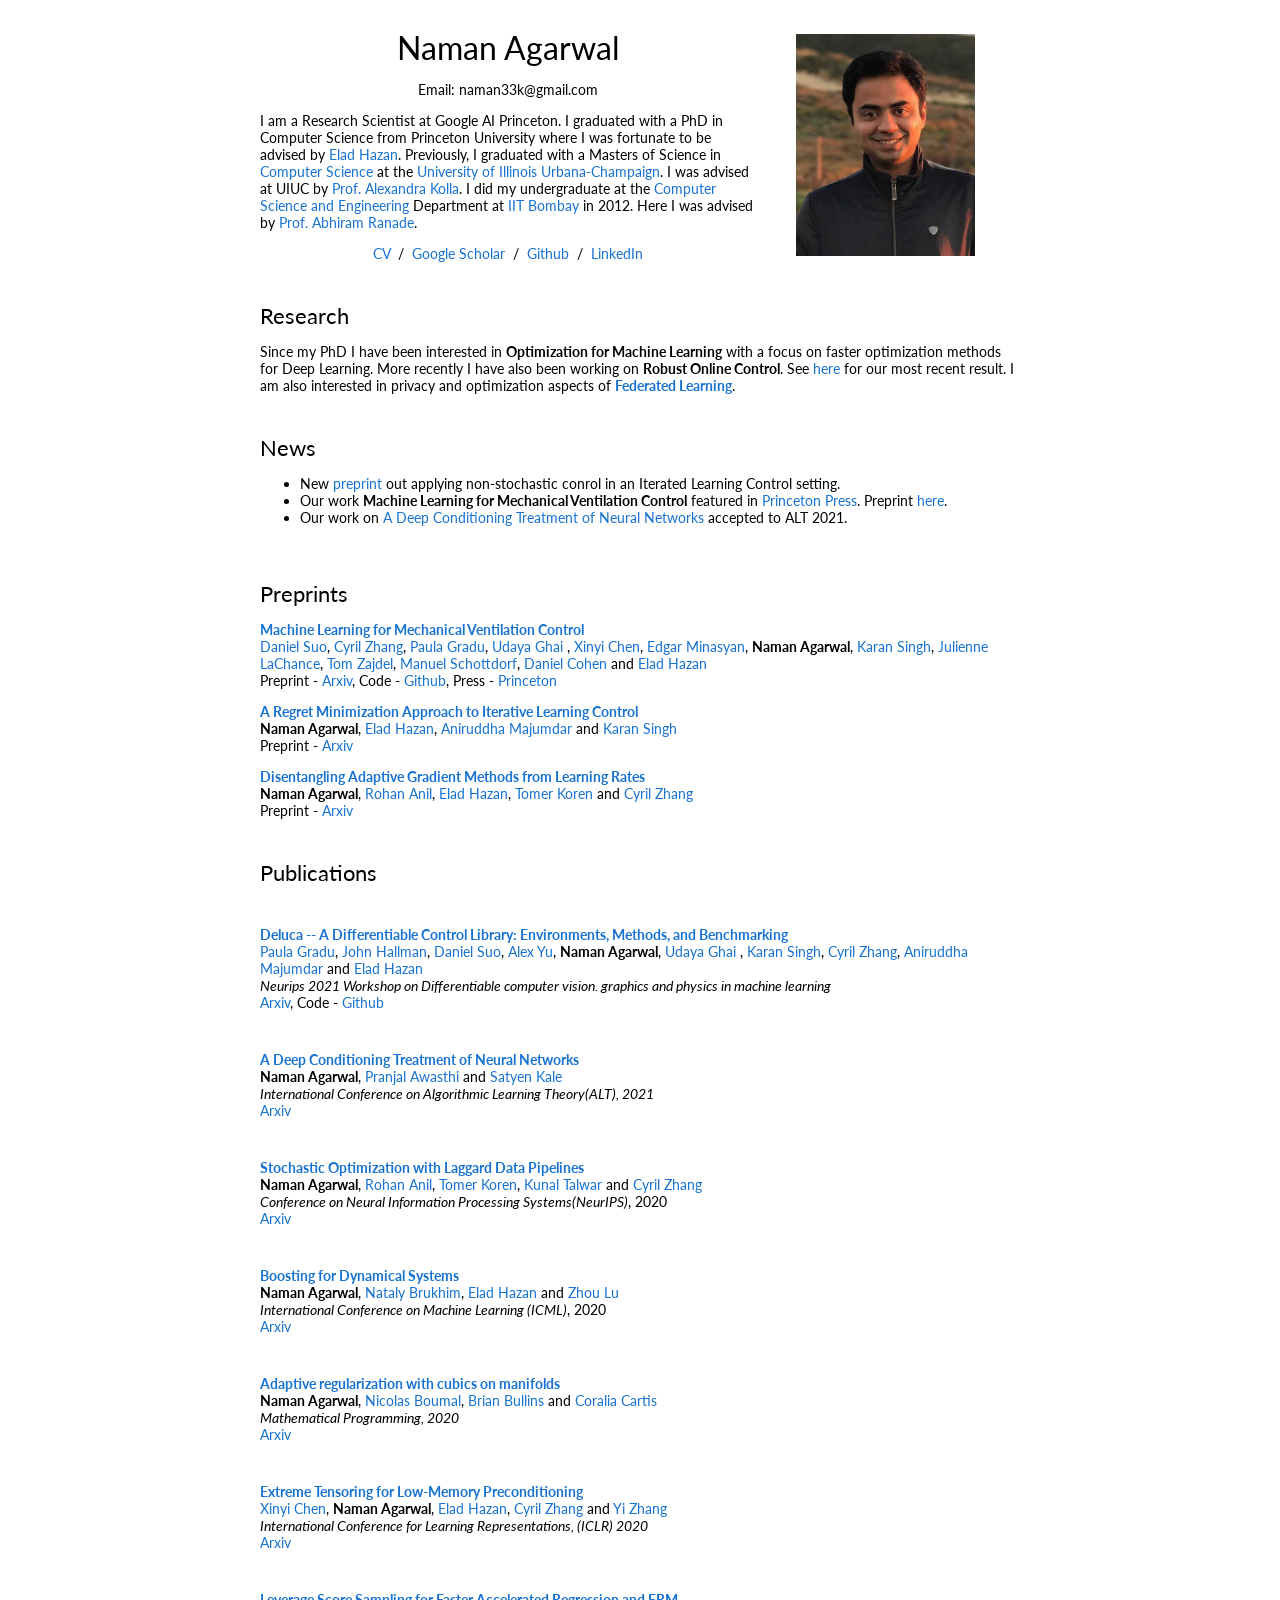
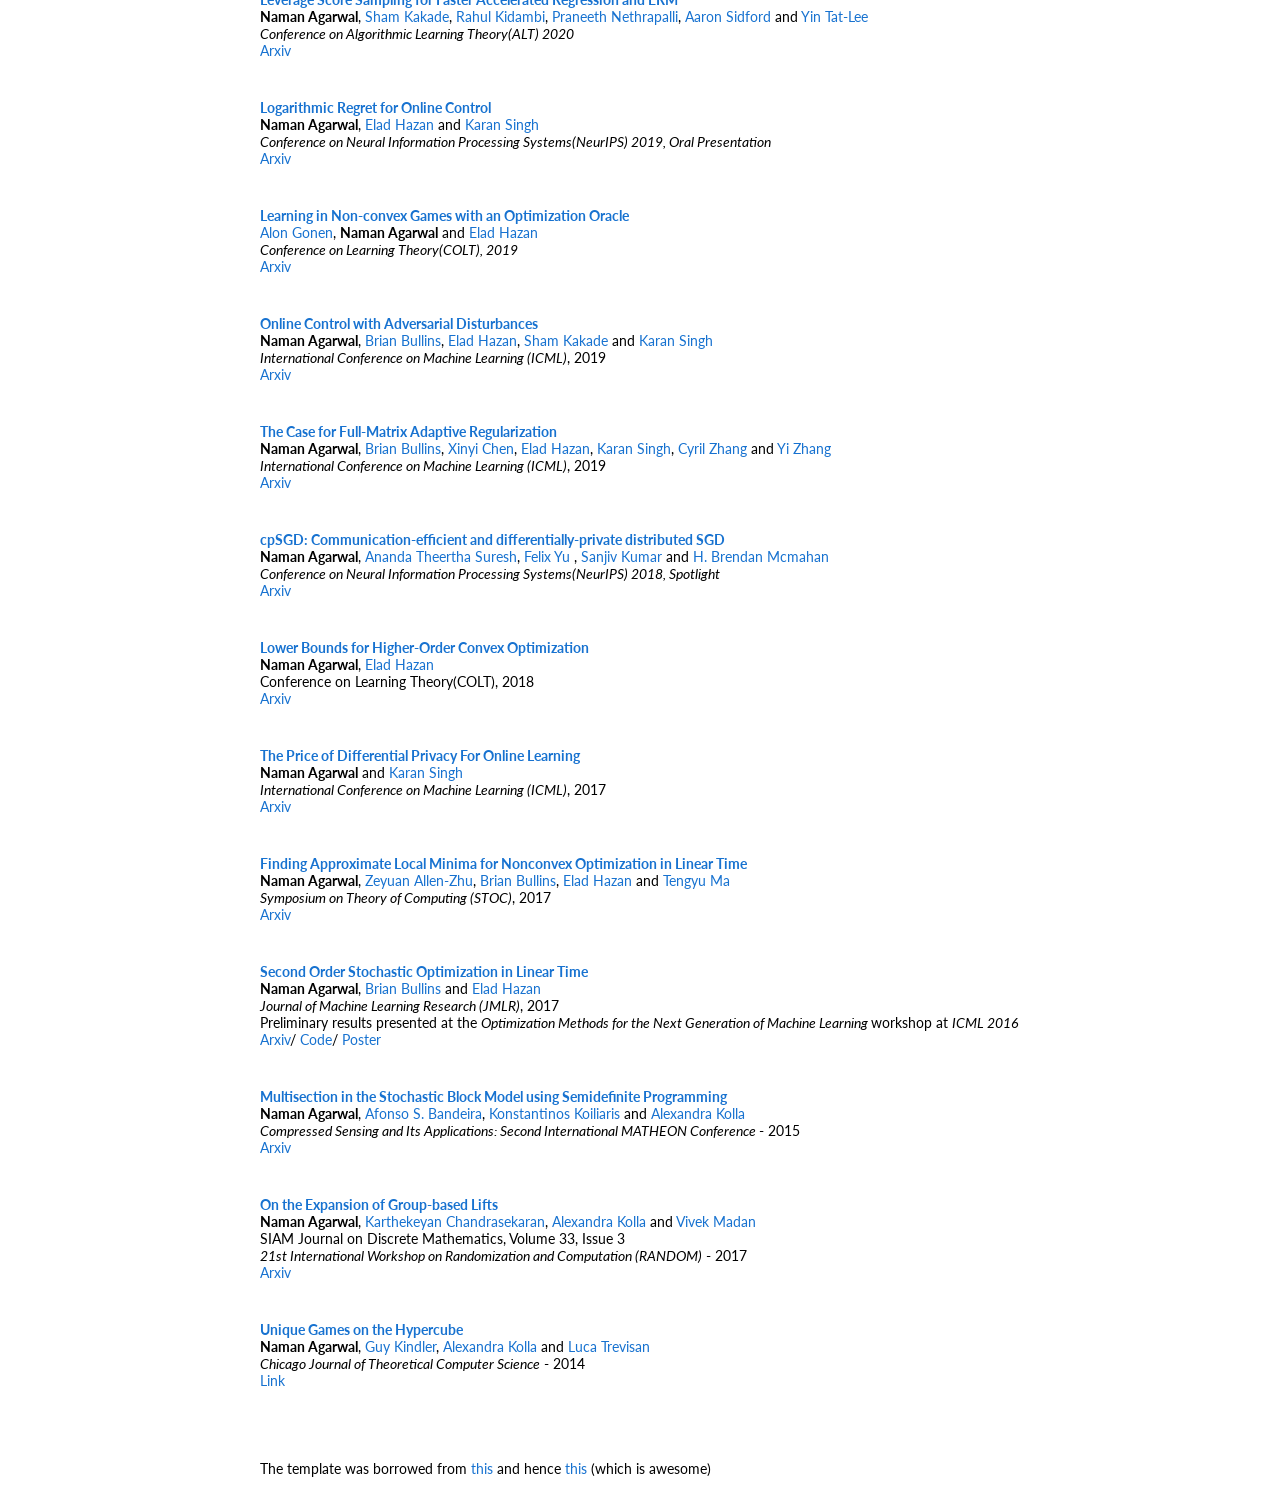
==== commit d76827b4: "update" ====
--- a/index.html
+++ b/index.html
@@ -110,8 +110,10 @@
         <td width="100%" valign="middle">
           <heading>News</heading>
           <ul>
-            <li> Paper on <a href="https://arxiv.org/abs/2010.13639">Optimization for Laggard Data Pipelines</a> accepted at Neurips 2020. </li>
-              <li> Paper on <a href="https://arxiv.org/abs/1906.08720">Boosting for Dynamical System</a> accepted at ICML 2020. </li>
+            <li> New <a href="https://arxiv.org/abs/2102.13478">preprint</a> out applying non-stochastic conrol in an Iterated Learning Control setting. 
+            <li> Our work <b>Machine Learning for Mechanical Ventilation Control</b> featured in <a href="https://engineering.princeton.edu/news/2021/01/26/engineering-and-artificial-intelligence-combine-safeguard-patients-lives">Princeton Press</a>. Preprint <a href ="https://arxiv.org/abs/2102.06779">here</a>.
+              <li> Our work on <a href="https://arxiv.org/abs/2002.01523">A Deep Conditioning Treatment of Neural Networks</a> accepted to ALT 2021. 
+              
           </ul>
         </td>
       </tr>
@@ -128,24 +130,55 @@
         <td width="100%" valign="middle">
           <heading>Preprints</heading>
         
+
+          <p> <a href="https://arxiv.org/abs/2102.06779"><papertitle>Machine Learning for Mechanical Ventilation Control</papertitle></a><br>
+          <a href="">Daniel Suo</a>, <a href="http://cyrilzhang.com/">Cyril Zhang</a>, <a href="">Paula Gradu</a>, <a href="https://scholar.google.com/citations?user=Kf1SGfgAAAAJ&hl=en"> Udaya Ghai </a>, <a href="https://xinyi.github.io/">Xinyi Chen</a>, <a href="https://minasyan.github.io/">Edgar Minasyan</a>, <strong>Naman Agarwal</strong>, <a href="http://i-am-karan-singh.github.io/">Karan Singh</a>, <a href="https://mae.princeton.edu/people/graduate-students/lachance">Julienne LaChance</a>, <a href="https://tomzajdel.com/">Tom Zajdel</a>, <a href="https://scholar.google.de/citations?user=m2d7JVwAAAAJ&hl=en">Manuel Schottdorf</a>, <a href="https://mae.princeton.edu/people/faculty/cohen">Daniel Cohen</a> and <a href="https://www.cs.princeton.edu/~ehazan/">Elad Hazan</a> <br>
+          Preprint - <a href ="https://arxiv.org/abs/2102.06779">Arxiv</a>, Code - <a href="https://github.com/MinRegret/venti">Github</a>, 
+          Press - <a href="https://engineering.princeton.edu/news/2021/01/26/engineering-and-artificial-intelligence-combine-safeguard-patients-lives">Princeton</a>
+          </p>
+
+          <p> <a href="https://arxiv.org/abs/2102.13478"><papertitle>A Regret Minimization Approach to Iterative Learning Control</papertitle></a><br>
+          <strong>Naman Agarwal</strong>, <a href="https://www.cs.princeton.edu/~ehazan/">Elad Hazan</a>, <a href="https://irom-lab.princeton.edu/majumdar/">Aniruddha Majumdar</a> and <a href="http://i-am-karan-singh.github.io/">Karan Singh</a><br>
+          Preprint - <a href ="https://arxiv.org/abs/2102.13478">Arxiv</a> 
+          </p>
+
           <p> <a href="https://arxiv.org/abs/2002.11803"><papertitle>Disentangling Adaptive Gradient Methods from Learning Rates</papertitle></a><br>
           <strong>Naman Agarwal</strong>, <a href="https://research.google/people/105802/">Rohan Anil</a>,  <a href="https://www.cs.princeton.edu/~ehazan/">Elad Hazan</a>, <a href="https://tomerkoren.github.io/">Tomer Koren</a> and <a href="http://cyrilzhang.com/">Cyril Zhang</a><br>
           Preprint - <a href ="https://arxiv.org/abs/2002.11803">Arxiv</a>
           </p>
-          <p> <a href="https://arxiv.org/abs/2002.01523"><papertitle>A Deep Conditioning Treatment of Neural Networks</papertitle></a><br>
-          <strong>Naman Agarwal</strong>, <a href="https://www.cs.rutgers.edu/~pa336/">Pranjal Awasthi</a> and  <a href="https://www.satyenkale.com/">Satyen Kale</a><br>
-          Preprint - <a href ="https://arxiv.org/abs/2002.01523">Arxiv</a>
-          </p>
-          <p> <a href="https://arxiv.org/abs/1805.08268"><papertitle>Optimal Sketching Bounds for Exp-concave Stochastic Minimization</papertitle></a><br>
+
+          <!-- <p> <a href="https://arxiv.org/abs/1805.08268"><papertitle>Optimal Sketching Bounds for Exp-concave Stochastic Minimization</papertitle></a><br>
           <a href="https://www.alongonen.org/">Alon Gonen</a> and <strong>Naman Agarwal</strong><br>
           Preprint - <a href ="https://arxiv.org/abs/1805.08268">Arxiv</a>
-          </p>
+          </p> -->
         </td>
       </tr>
             
       <tr>
         <td width="100%" valign="middle">
           <heading>Publications</heading>
+           <tr>
+            <td>
+
+              <p> <a href="https://arxiv.org/abs/2102.09968"><papertitle>Deluca -- A Differentiable Control Library: Environments, Methods, and Benchmarking
+</papertitle></a><br>
+          <a href="">Paula Gradu</a>, <a href="">John Hallman</a>, <a href="">Daniel Suo</a>, <a href="">Alex Yu</a>, <strong>Naman Agarwal</strong>, <a href="https://scholar.google.com/citations?user=Kf1SGfgAAAAJ&hl=en"> Udaya Ghai </a>, <a href="http://i-am-karan-singh.github.io/">Karan Singh</a>, <a href="http://cyrilzhang.com/">Cyril Zhang</a>, <a href="https://irom-lab.princeton.edu/majumdar/">Aniruddha Majumdar</a> and <a href="https://www.cs.princeton.edu/~ehazan/">Elad Hazan</a> <br>
+          <em> Neurips 2021 Workshop on Differentiable computer vision. graphics and physics in machine learning </em><br>
+          <a href ="https://arxiv.org/abs/2102.09968">Arxiv</a>, Code - <a href="https://github.com/google/deluca">Github</a>
+          </p>
+           </td>
+          </tr>
+
+           <tr>
+            <td>
+              <p> <a href="https://arxiv.org/abs/2002.01523"><papertitle>A Deep Conditioning Treatment of Neural Networks</papertitle></a><br>
+          <strong>Naman Agarwal</strong>, <a href="https://www.cs.rutgers.edu/~pa336/">Pranjal Awasthi</a> and  <a href="https://www.satyenkale.com/">Satyen Kale</a><br>
+          <em> International Conference on Algorithmic Learning Theory(ALT), 2021 </em><br>
+          <a href ="https://arxiv.org/abs/2002.01523">Arxiv</a>
+          </p>
+            </td>
+          </tr>
+
            <tr>
             <td>
               <p> <a href="https://arxiv.org/abs/2010.13639"><papertitle>Stochastic Optimization with Laggard Data Pipelines</papertitle></a><br>
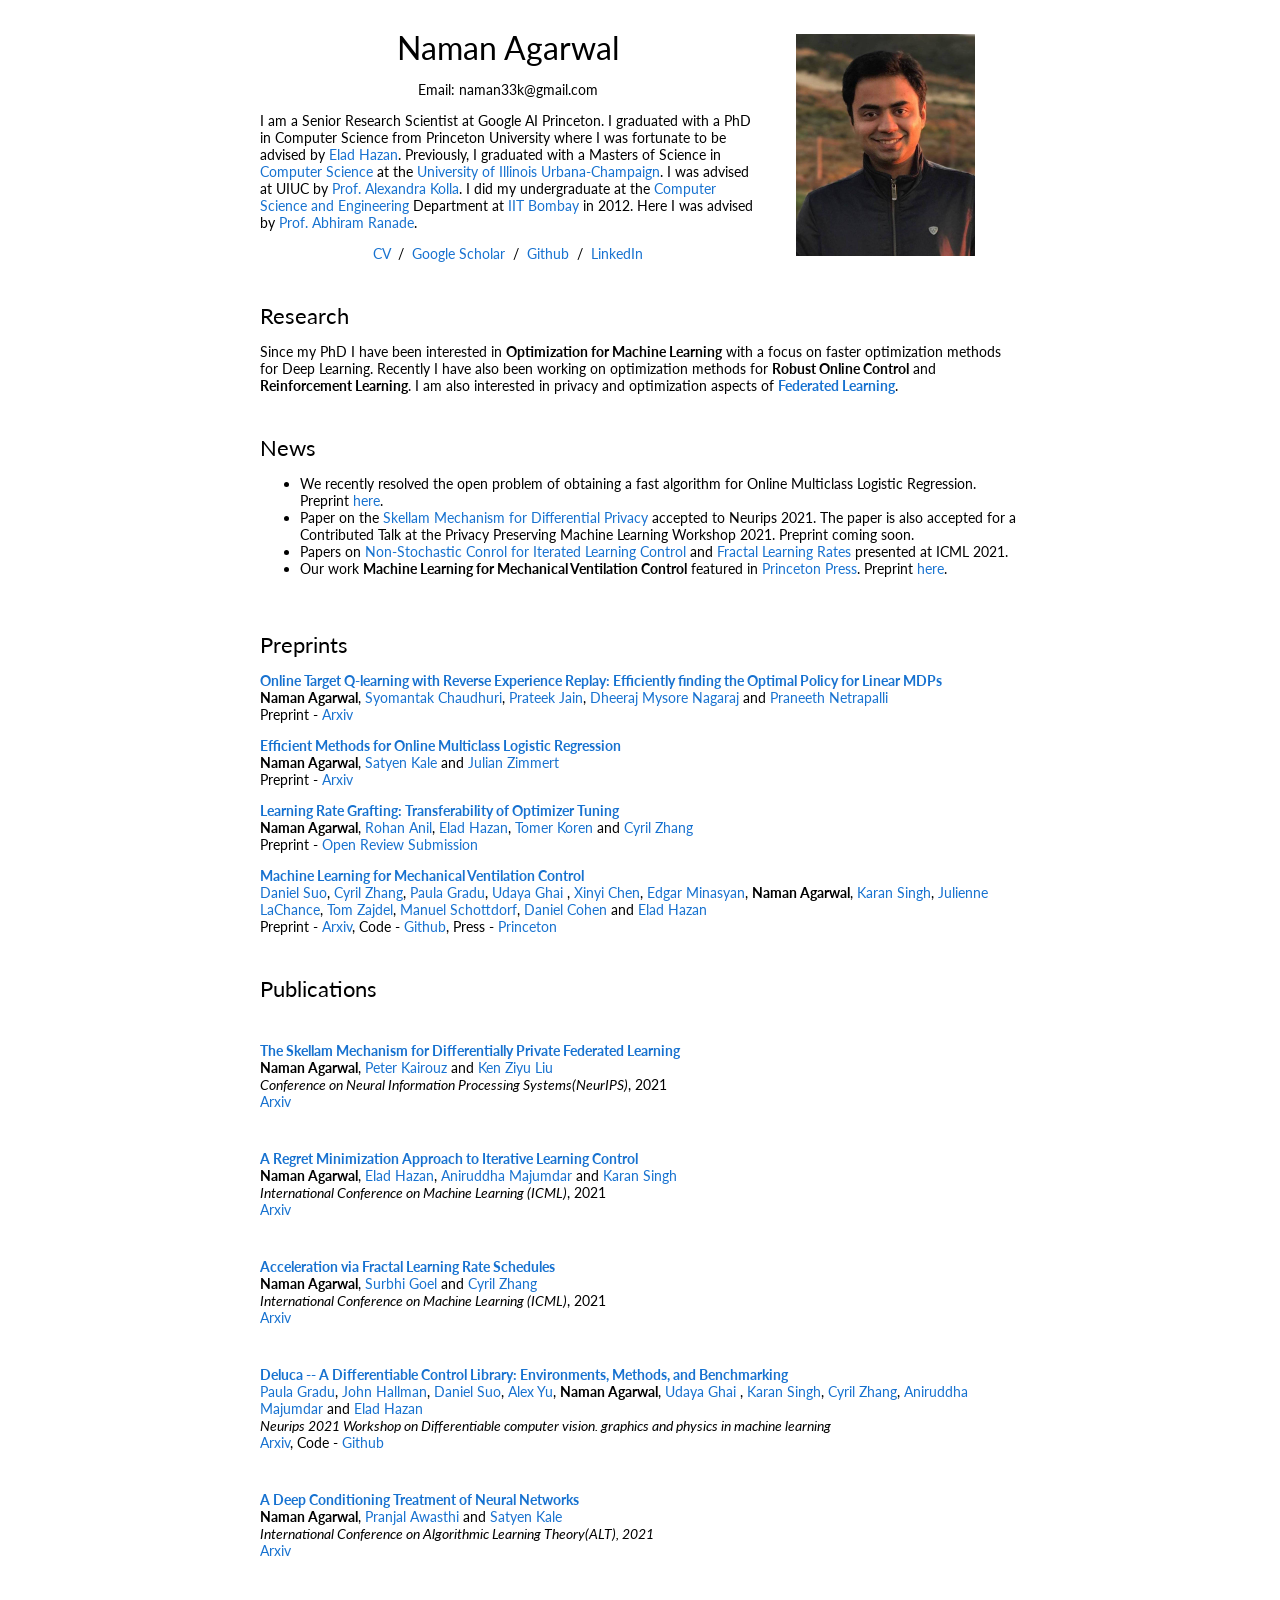
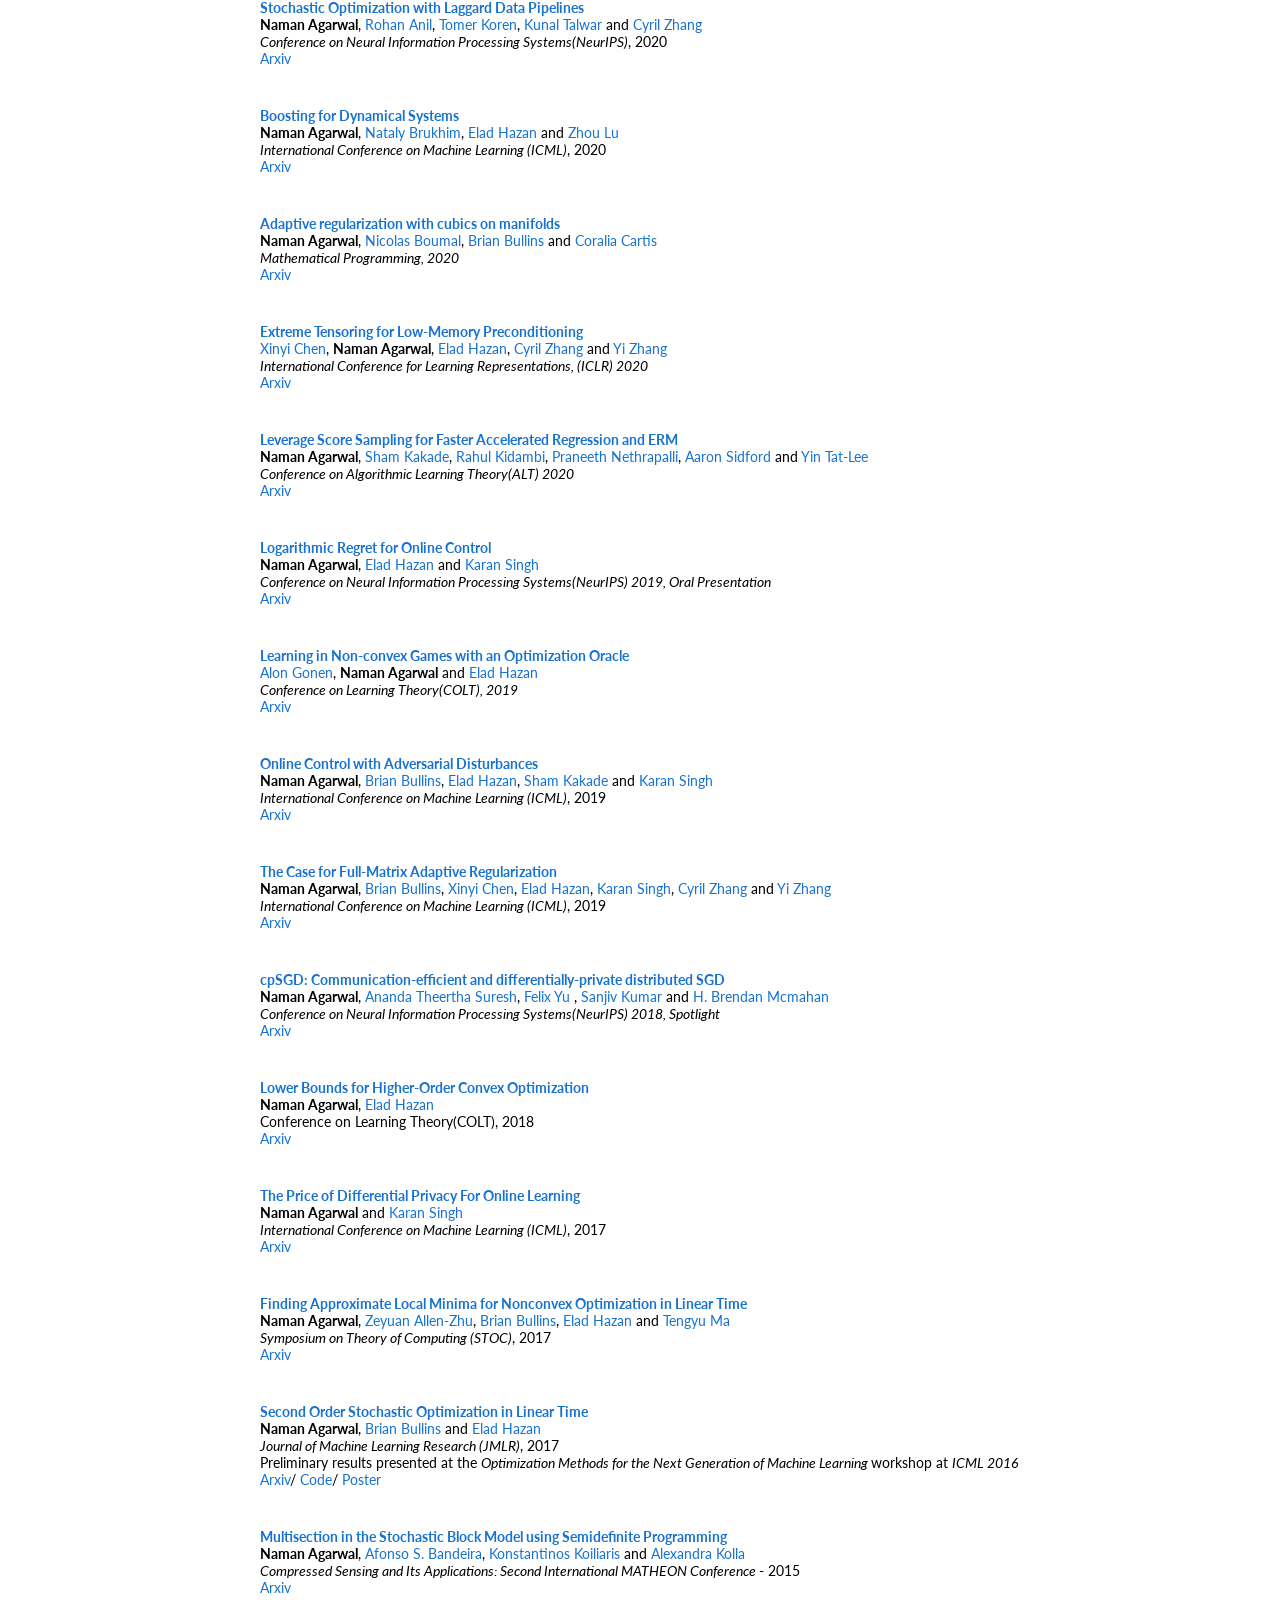
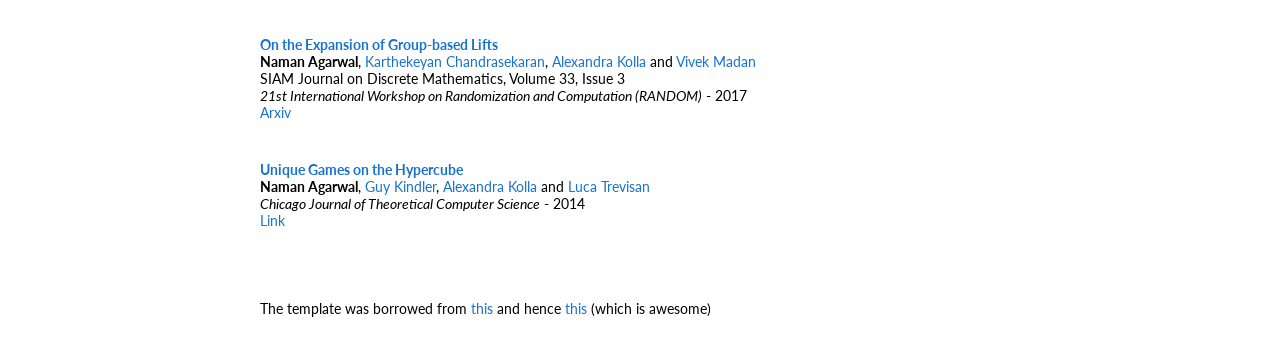
==== commit d6ecb8e4: "edits" ====
--- a/index.html
+++ b/index.html
@@ -84,7 +84,7 @@
           <name>Naman Agarwal</name>
         </p>
         <p align="center"> Email: naman33k@gmail.com </p>
-        <p> I am a Research Scientist at Google AI Princeton. I graduated with a PhD in Computer Science from Princeton University where I was fortunate to be advised by <a href="https://www.cs.princeton.edu/~ehazan/">Elad Hazan</a>. Previously, I graduated with a Masters of Science in <a href="http://cs.illinois.edu/">Computer Science</a> at the <a href="http://illinois.edu/">University of Illinois Urbana-Champaign</a>. I was advised at UIUC by <a href="http://www.cs.illinois.edu/homes/akolla/">Prof. Alexandra Kolla</a>. I did my undergraduate at the <a href="http://www.cse.iitb.ac.in/">Computer Science and Engineering</a> Department at <a href="http://www.iitb.ac.in/">IIT Bombay</a> in 2012. Here I was advised by <a href="http://www.cse.iitb.ac.in/~ranade/">Prof. Abhiram Ranade</a>.</p>
+        <p> I am a Senior Research Scientist at Google AI Princeton. I graduated with a PhD in Computer Science from Princeton University where I was fortunate to be advised by <a href="https://www.cs.princeton.edu/~ehazan/">Elad Hazan</a>. Previously, I graduated with a Masters of Science in <a href="http://cs.illinois.edu/">Computer Science</a> at the <a href="http://illinois.edu/">University of Illinois Urbana-Champaign</a>. I was advised at UIUC by <a href="http://www.cs.illinois.edu/homes/akolla/">Prof. Alexandra Kolla</a>. I did my undergraduate at the <a href="http://www.cse.iitb.ac.in/">Computer Science and Engineering</a> Department at <a href="http://www.iitb.ac.in/">IIT Bombay</a> in 2012. Here I was advised by <a href="http://www.cse.iitb.ac.in/~ranade/">Prof. Abhiram Ranade</a>.</p>
         <p align=center>
           <a href="CV.pdf">CV</a> &nbsp/&nbsp
           <a href="https://scholar.google.com/citations?user=sEMrGicAAAAJ&hl=engithub.com">Google Scholar</a> &nbsp/&nbsp
@@ -102,7 +102,7 @@
         <td width="100%" valign="middle">
           <heading>Research</heading>
           <p>
-          Since my PhD I have been interested in <b>Optimization for Machine Learning</b> with a focus on faster optimization methods for Deep Learning. More recently I have also been working on <b>Robust Online Control</b>. See <a href="#">here</a> for our most recent result. I am also interested in privacy and optimization aspects of <b><a href="">Federated Learning</a></b>. 
+          Since my PhD I have been interested in <b>Optimization for Machine Learning</b> with a focus on faster optimization methods for Deep Learning. Recently I have also been working on optimization methods for <b>Robust Online Control</b> and <b> Reinforcement Learning</b>. I am also interested in privacy and optimization aspects of <b><a href="">Federated Learning</a></b>. 
           </p>
         </td>
       </tr>
@@ -110,9 +110,10 @@
         <td width="100%" valign="middle">
           <heading>News</heading>
           <ul>
-            <li> New <a href="https://arxiv.org/abs/2102.13478">preprint</a> out applying non-stochastic conrol in an Iterated Learning Control setting. 
+            <li> We recently resolved the open problem of obtaining a fast algorithm for Online Multiclass Logistic Regression. Preprint <a href="https://arxiv.org/abs/2110.03020">here</a>.
+            <li> Paper on the <a href="#"> Skellam Mechanism for Differential Privacy</a> accepted to Neurips 2021. The paper is also accepted for a Contributed Talk at the Privacy Preserving Machine Learning Workshop 2021. Preprint coming soon. 
+            <li> Papers on <a href="https://arxiv.org/abs/2102.13478">Non-Stochastic Conrol for Iterated Learning Control</a> and <a href="https://arxiv.org/abs/2103.01338">Fractal Learning Rates</a> presented at ICML 2021. 
             <li> Our work <b>Machine Learning for Mechanical Ventilation Control</b> featured in <a href="https://engineering.princeton.edu/news/2021/01/26/engineering-and-artificial-intelligence-combine-safeguard-patients-lives">Princeton Press</a>. Preprint <a href ="https://arxiv.org/abs/2102.06779">here</a>.
-              <li> Our work on <a href="https://arxiv.org/abs/2002.01523">A Deep Conditioning Treatment of Neural Networks</a> accepted to ALT 2021. 
               
           </ul>
         </td>
@@ -129,6 +130,26 @@
       <tr>
         <td width="100%" valign="middle">
           <heading>Preprints</heading>
+
+            <p> <a href="https://arxiv.org/abs/2110.08440"><papertitle>Online Target Q-learning with Reverse Experience Replay: Efficiently finding the Optimal Policy for Linear MDPs
+</papertitle></a><br>
+          <strong>Naman Agarwal</strong>, <a href="https://sites.google.com/view/syomantak">Syomantak Chaudhuri</a>, <a href="https://www.prateekjain.org/">Prateek Jain</a>, <a href="https://dheerajmn.mit.edu/">Dheeraj Mysore Nagaraj</a> and <a href="https://praneethnetrapalli.org/">Praneeth Netrapalli</a><br>
+          Preprint -
+          <a href ="https://arxiv.org/abs/2110.08440">Arxiv</a>
+          </p>
+
+
+              <p> <a href="https://arxiv.org/abs/2110.03020"><papertitle>Efficient Methods for Online Multiclass Logistic Regression</papertitle></a><br>
+          <strong>Naman Agarwal</strong>, <a href="https://www.satyenkale.com/">Satyen Kale</a> and <a href="https://scholar.google.com/citations?user=isgoo2QAAAAJ&hl=en">Julian Zimmert</a> <br>
+          Preprint -
+          <a href ="https://arxiv.org/abs/2110.03020">Arxiv</a>
+          </p>
+
+
+          <p> <a href="#"><papertitle>Learning Rate Grafting: Transferability of Optimizer Tuning</papertitle></a><br>
+          <strong>Naman Agarwal</strong>, <a href="https://research.google/people/105802/">Rohan Anil</a>,  <a href="https://www.cs.princeton.edu/~ehazan/">Elad Hazan</a>, <a href="https://tomerkoren.github.io/">Tomer Koren</a> and <a href="http://cyrilzhang.com/">Cyril Zhang</a><br>
+          Preprint - <a href ="https://openreview.net/forum?id=FpKgG31Z_i9">Open Review Submission</a>
+          </p>
         
 
           <p> <a href="https://arxiv.org/abs/2102.06779"><papertitle>Machine Learning for Mechanical Ventilation Control</papertitle></a><br>
@@ -137,15 +158,7 @@
           Press - <a href="https://engineering.princeton.edu/news/2021/01/26/engineering-and-artificial-intelligence-combine-safeguard-patients-lives">Princeton</a>
           </p>
 
-          <p> <a href="https://arxiv.org/abs/2102.13478"><papertitle>A Regret Minimization Approach to Iterative Learning Control</papertitle></a><br>
-          <strong>Naman Agarwal</strong>, <a href="https://www.cs.princeton.edu/~ehazan/">Elad Hazan</a>, <a href="https://irom-lab.princeton.edu/majumdar/">Aniruddha Majumdar</a> and <a href="http://i-am-karan-singh.github.io/">Karan Singh</a><br>
-          Preprint - <a href ="https://arxiv.org/abs/2102.13478">Arxiv</a> 
-          </p>
-
-          <p> <a href="https://arxiv.org/abs/2002.11803"><papertitle>Disentangling Adaptive Gradient Methods from Learning Rates</papertitle></a><br>
-          <strong>Naman Agarwal</strong>, <a href="https://research.google/people/105802/">Rohan Anil</a>,  <a href="https://www.cs.princeton.edu/~ehazan/">Elad Hazan</a>, <a href="https://tomerkoren.github.io/">Tomer Koren</a> and <a href="http://cyrilzhang.com/">Cyril Zhang</a><br>
-          Preprint - <a href ="https://arxiv.org/abs/2002.11803">Arxiv</a>
-          </p>
+          
 
           <!-- <p> <a href="https://arxiv.org/abs/1805.08268"><papertitle>Optimal Sketching Bounds for Exp-concave Stochastic Minimization</papertitle></a><br>
           <a href="https://www.alongonen.org/">Alon Gonen</a> and <strong>Naman Agarwal</strong><br>
@@ -157,7 +170,45 @@
       <tr>
         <td width="100%" valign="middle">
           <heading>Publications</heading>
+          <tr>
+            <td>
+
+
+              <p> <a href="https://arxiv.org/abs/2110.04995"><papertitle>The Skellam Mechanism for Differentially Private Federated Learning</papertitle></a><br>
+          <strong>Naman Agarwal</strong>, <a href="https://kairouzp.github.io/">Peter Kairouz</a> and <a href="https://kenziyuliu.github.io/">Ken Ziyu Liu</a><br>
+          <em>Conference on Neural Information Processing Systems(NeurIPS)</em>, 2021<br>
+          <a href ="https://arxiv.org/abs/2110.04995">Arxiv</a> 
+          </p>  
+
+          </td>
+          </tr>
+
            <tr>
+            <td>
+
+
+              <p> <a href="https://arxiv.org/abs/2102.13478"><papertitle>A Regret Minimization Approach to Iterative Learning Control</papertitle></a><br>
+          <strong>Naman Agarwal</strong>, <a href="https://www.cs.princeton.edu/~ehazan/">Elad Hazan</a>, <a href="https://irom-lab.princeton.edu/majumdar/">Aniruddha Majumdar</a> and <a href="http://i-am-karan-singh.github.io/">Karan Singh</a><br>
+          <em>International Conference on Machine Learning (ICML)</em>, 2021</br>
+          <a href ="https://arxiv.org/abs/2102.13478">Arxiv</a> 
+          </p>  
+
+          </td>
+          </tr>
+
+          <tr>
+            <td>
+              <p> <a href="https://arxiv.org/abs/2103.01338"><papertitle>Acceleration via Fractal Learning Rate Schedules
+</papertitle></a><br>
+          <strong>Naman Agarwal</strong>, <a href="https://www.surbhigoel.com/">Surbhi Goel</a> and <a href="https://cyrilzhang.com/">Cyril Zhang</a><br>
+          <em>International Conference on Machine Learning (ICML)</em>, 2021</br>
+          <a href ="https://arxiv.org/abs/2103.01338">Arxiv</a> 
+          </p>  
+
+          </td>
+          </tr>
+
+              <tr>
             <td>
 
               <p> <a href="https://arxiv.org/abs/2102.09968"><papertitle>Deluca -- A Differentiable Control Library: Environments, Methods, and Benchmarking
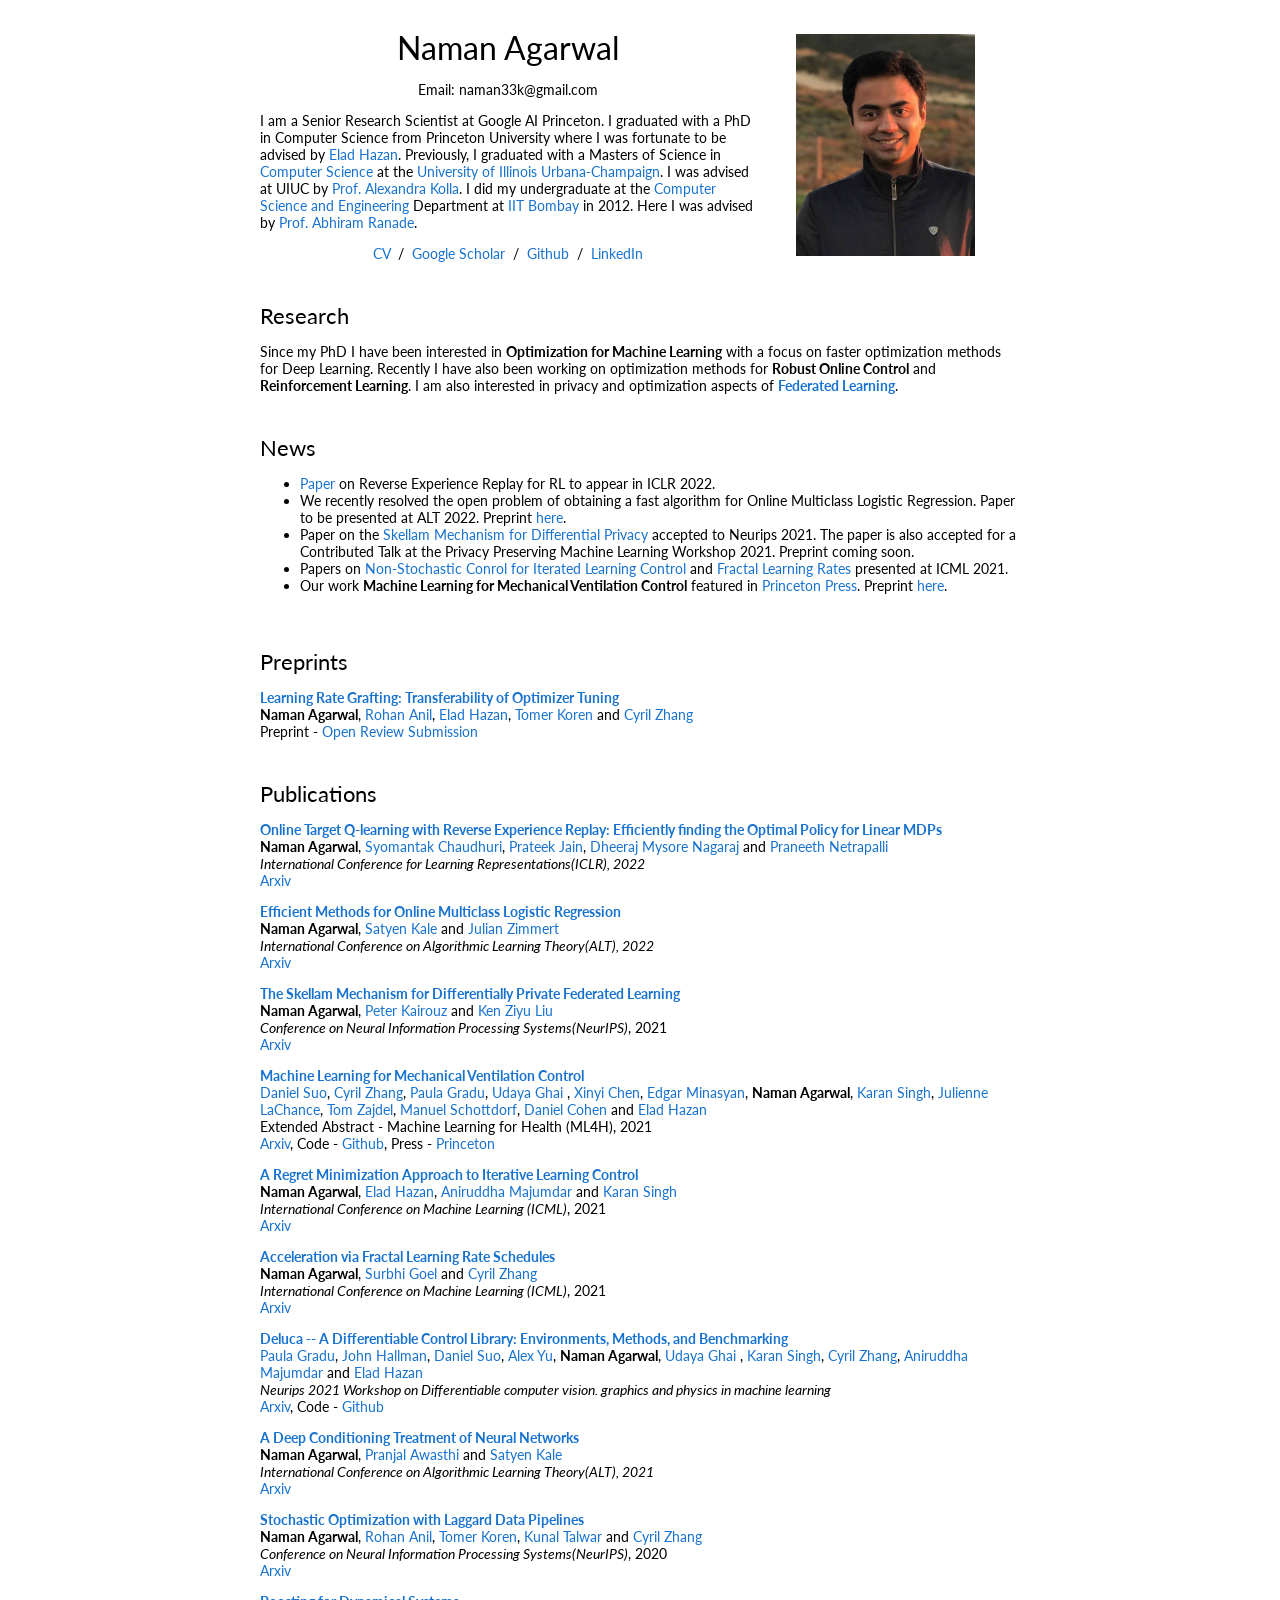
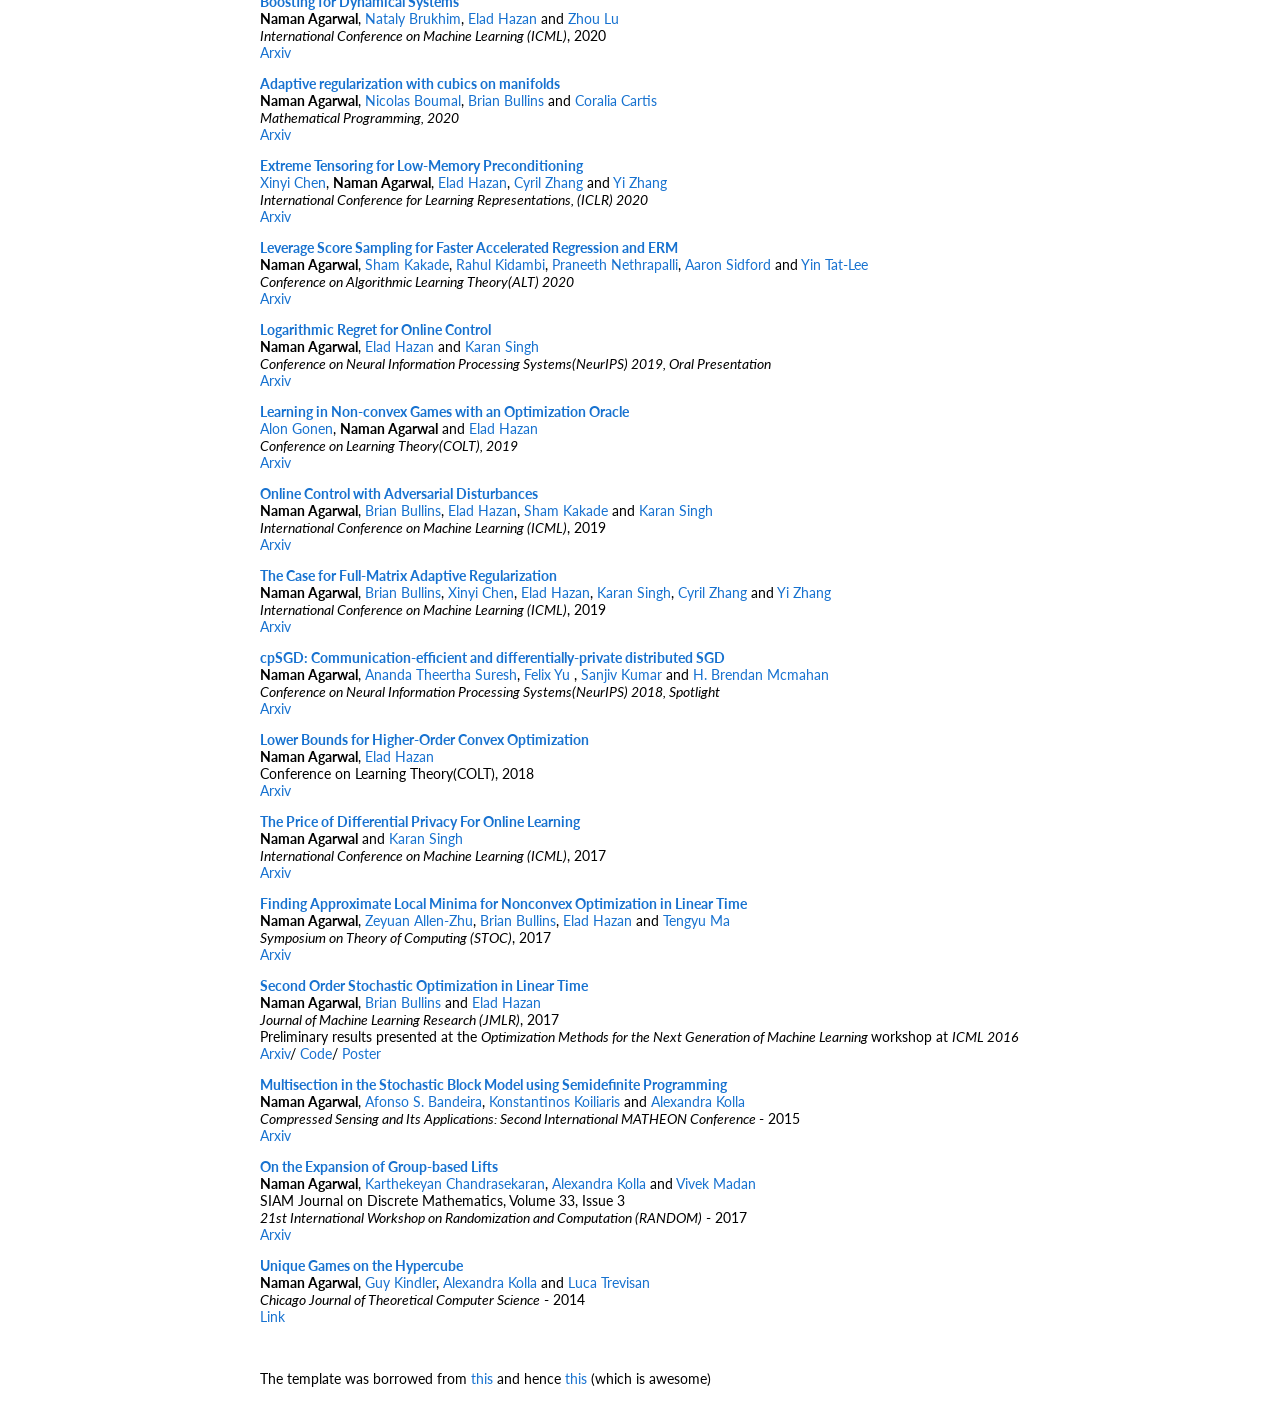
==== commit 7b03d363: "hello" ====
--- a/index.html
+++ b/index.html
@@ -110,7 +110,8 @@
         <td width="100%" valign="middle">
           <heading>News</heading>
           <ul>
-            <li> We recently resolved the open problem of obtaining a fast algorithm for Online Multiclass Logistic Regression. Preprint <a href="https://arxiv.org/abs/2110.03020">here</a>.
+          	<li> <a href="https://arxiv.org/abs/2110.08440">Paper</a> on Reverse Experience Replay for RL to appear in ICLR 2022</a>.
+            <li> We recently resolved the open problem of obtaining a fast algorithm for Online Multiclass Logistic Regression. Paper to be presented at ALT 2022.  Preprint <a href="https://arxiv.org/abs/2110.03020">here</a>.
             <li> Paper on the <a href="#"> Skellam Mechanism for Differential Privacy</a> accepted to Neurips 2021. The paper is also accepted for a Contributed Talk at the Privacy Preserving Machine Learning Workshop 2021. Preprint coming soon. 
             <li> Papers on <a href="https://arxiv.org/abs/2102.13478">Non-Stochastic Conrol for Iterated Learning Control</a> and <a href="https://arxiv.org/abs/2103.01338">Fractal Learning Rates</a> presented at ICML 2021. 
             <li> Our work <b>Machine Learning for Mechanical Ventilation Control</b> featured in <a href="https://engineering.princeton.edu/news/2021/01/26/engineering-and-artificial-intelligence-combine-safeguard-patients-lives">Princeton Press</a>. Preprint <a href ="https://arxiv.org/abs/2102.06779">here</a>.
@@ -131,19 +132,10 @@
         <td width="100%" valign="middle">
           <heading>Preprints</heading>
 
-            <p> <a href="https://arxiv.org/abs/2110.08440"><papertitle>Online Target Q-learning with Reverse Experience Replay: Efficiently finding the Optimal Policy for Linear MDPs
-</papertitle></a><br>
-          <strong>Naman Agarwal</strong>, <a href="https://sites.google.com/view/syomantak">Syomantak Chaudhuri</a>, <a href="https://www.prateekjain.org/">Prateek Jain</a>, <a href="https://dheerajmn.mit.edu/">Dheeraj Mysore Nagaraj</a> and <a href="https://praneethnetrapalli.org/">Praneeth Netrapalli</a><br>
-          Preprint -
-          <a href ="https://arxiv.org/abs/2110.08440">Arxiv</a>
-          </p>
-
-
-              <p> <a href="https://arxiv.org/abs/2110.03020"><papertitle>Efficient Methods for Online Multiclass Logistic Regression</papertitle></a><br>
-          <strong>Naman Agarwal</strong>, <a href="https://www.satyenkale.com/">Satyen Kale</a> and <a href="https://scholar.google.com/citations?user=isgoo2QAAAAJ&hl=en">Julian Zimmert</a> <br>
-          Preprint -
-          <a href ="https://arxiv.org/abs/2110.03020">Arxiv</a>
-          </p>
+            
+
+
+              
 
 
           <p> <a href="#"><papertitle>Learning Rate Grafting: Transferability of Optimizer Tuning</papertitle></a><br>
@@ -151,12 +143,6 @@
           Preprint - <a href ="https://openreview.net/forum?id=FpKgG31Z_i9">Open Review Submission</a>
           </p>
         
-
-          <p> <a href="https://arxiv.org/abs/2102.06779"><papertitle>Machine Learning for Mechanical Ventilation Control</papertitle></a><br>
-          <a href="">Daniel Suo</a>, <a href="http://cyrilzhang.com/">Cyril Zhang</a>, <a href="">Paula Gradu</a>, <a href="https://scholar.google.com/citations?user=Kf1SGfgAAAAJ&hl=en"> Udaya Ghai </a>, <a href="https://xinyi.github.io/">Xinyi Chen</a>, <a href="https://minasyan.github.io/">Edgar Minasyan</a>, <strong>Naman Agarwal</strong>, <a href="http://i-am-karan-singh.github.io/">Karan Singh</a>, <a href="https://mae.princeton.edu/people/graduate-students/lachance">Julienne LaChance</a>, <a href="https://tomzajdel.com/">Tom Zajdel</a>, <a href="https://scholar.google.de/citations?user=m2d7JVwAAAAJ&hl=en">Manuel Schottdorf</a>, <a href="https://mae.princeton.edu/people/faculty/cohen">Daniel Cohen</a> and <a href="https://www.cs.princeton.edu/~ehazan/">Elad Hazan</a> <br>
-          Preprint - <a href ="https://arxiv.org/abs/2102.06779">Arxiv</a>, Code - <a href="https://github.com/MinRegret/venti">Github</a>, 
-          Press - <a href="https://engineering.princeton.edu/news/2021/01/26/engineering-and-artificial-intelligence-combine-safeguard-patients-lives">Princeton</a>
-          </p>
 
           
 
@@ -170,22 +156,36 @@
       <tr>
         <td width="100%" valign="middle">
           <heading>Publications</heading>
-          <tr>
-            <td>
-
-
+          
+
+            	<p> <a href="https://arxiv.org/abs/2110.08440"><papertitle>Online Target Q-learning with Reverse Experience Replay: Efficiently finding the Optimal Policy for Linear MDPs
+</papertitle></a><br>
+          <strong>Naman Agarwal</strong>, <a href="https://sites.google.com/view/syomantak">Syomantak Chaudhuri</a>, <a href="https://www.prateekjain.org/">Prateek Jain</a>, <a href="https://dheerajmn.mit.edu/">Dheeraj Mysore Nagaraj</a> and <a href="https://praneethnetrapalli.org/">Praneeth Netrapalli</a><br>
+          <em>International Conference for Learning Representations(ICLR), 2022</em><br>
+          <a href ="https://arxiv.org/abs/2110.08440">Arxiv</a>
+          </p>
+         
+          <p> <a href="https://arxiv.org/abs/2110.03020"><papertitle>Efficient Methods for Online Multiclass Logistic Regression</papertitle></a><br>
+          <strong>Naman Agarwal</strong>, <a href="https://www.satyenkale.com/">Satyen Kale</a> and <a href="https://scholar.google.com/citations?user=isgoo2QAAAAJ&hl=en">Julian Zimmert</a> <br>
+          <em> International Conference on Algorithmic Learning Theory(ALT), 2022 </em><br>
+          <a href ="https://arxiv.org/abs/2110.03020">Arxiv</a>
+          </p>
+          	
+          	
               <p> <a href="https://arxiv.org/abs/2110.04995"><papertitle>The Skellam Mechanism for Differentially Private Federated Learning</papertitle></a><br>
           <strong>Naman Agarwal</strong>, <a href="https://kairouzp.github.io/">Peter Kairouz</a> and <a href="https://kenziyuliu.github.io/">Ken Ziyu Liu</a><br>
           <em>Conference on Neural Information Processing Systems(NeurIPS)</em>, 2021<br>
           <a href ="https://arxiv.org/abs/2110.04995">Arxiv</a> 
           </p>  
 
-          </td>
-          </tr>
-
-           <tr>
-            <td>
-
+          
+          <p> <a href="https://arxiv.org/abs/2102.06779"><papertitle>Machine Learning for Mechanical Ventilation Control</papertitle></a><br>
+          <a href="">Daniel Suo</a>, <a href="http://cyrilzhang.com/">Cyril Zhang</a>, <a href="">Paula Gradu</a>, <a href="https://scholar.google.com/citations?user=Kf1SGfgAAAAJ&hl=en"> Udaya Ghai </a>, <a href="https://xinyi.github.io/">Xinyi Chen</a>, <a href="https://minasyan.github.io/">Edgar Minasyan</a>, <strong>Naman Agarwal</strong>, <a href="http://i-am-karan-singh.github.io/">Karan Singh</a>, <a href="https://mae.princeton.edu/people/graduate-students/lachance">Julienne LaChance</a>, <a href="https://tomzajdel.com/">Tom Zajdel</a>, <a href="https://scholar.google.de/citations?user=m2d7JVwAAAAJ&hl=en">Manuel Schottdorf</a>, <a href="https://mae.princeton.edu/people/faculty/cohen">Daniel Cohen</a> and <a href="https://www.cs.princeton.edu/~ehazan/">Elad Hazan</a> <br>
+          Extended Abstract - Machine Learning for Health (ML4H), 2021 <br> 
+          <a href ="https://arxiv.org/abs/2102.06779">Arxiv</a>, Code - <a href="https://github.com/MinRegret/venti">Github</a>, 
+          Press - <a href="https://engineering.princeton.edu/news/2021/01/26/engineering-and-artificial-intelligence-combine-safeguard-patients-lives">Princeton</a>
+          </p>
+          
 
               <p> <a href="https://arxiv.org/abs/2102.13478"><papertitle>A Regret Minimization Approach to Iterative Learning Control</papertitle></a><br>
           <strong>Naman Agarwal</strong>, <a href="https://www.cs.princeton.edu/~ehazan/">Elad Hazan</a>, <a href="https://irom-lab.princeton.edu/majumdar/">Aniruddha Majumdar</a> and <a href="http://i-am-karan-singh.github.io/">Karan Singh</a><br>
@@ -193,11 +193,7 @@
           <a href ="https://arxiv.org/abs/2102.13478">Arxiv</a> 
           </p>  
 
-          </td>
-          </tr>
-
-          <tr>
-            <td>
+         
               <p> <a href="https://arxiv.org/abs/2103.01338"><papertitle>Acceleration via Fractal Learning Rate Schedules
 </papertitle></a><br>
           <strong>Naman Agarwal</strong>, <a href="https://www.surbhigoel.com/">Surbhi Goel</a> and <a href="https://cyrilzhang.com/">Cyril Zhang</a><br>
@@ -205,11 +201,7 @@
           <a href ="https://arxiv.org/abs/2103.01338">Arxiv</a> 
           </p>  
 
-          </td>
-          </tr>
-
-              <tr>
-            <td>
+          
 
               <p> <a href="https://arxiv.org/abs/2102.09968"><papertitle>Deluca -- A Differentiable Control Library: Environments, Methods, and Benchmarking
 </papertitle></a><br>
@@ -217,124 +209,74 @@
           <em> Neurips 2021 Workshop on Differentiable computer vision. graphics and physics in machine learning </em><br>
           <a href ="https://arxiv.org/abs/2102.09968">Arxiv</a>, Code - <a href="https://github.com/google/deluca">Github</a>
           </p>
-           </td>
-          </tr>
-
-           <tr>
-            <td>
+          
               <p> <a href="https://arxiv.org/abs/2002.01523"><papertitle>A Deep Conditioning Treatment of Neural Networks</papertitle></a><br>
           <strong>Naman Agarwal</strong>, <a href="https://www.cs.rutgers.edu/~pa336/">Pranjal Awasthi</a> and  <a href="https://www.satyenkale.com/">Satyen Kale</a><br>
           <em> International Conference on Algorithmic Learning Theory(ALT), 2021 </em><br>
           <a href ="https://arxiv.org/abs/2002.01523">Arxiv</a>
           </p>
-            </td>
-          </tr>
-
-           <tr>
-            <td>
+          
               <p> <a href="https://arxiv.org/abs/2010.13639"><papertitle>Stochastic Optimization with Laggard Data Pipelines</papertitle></a><br>
           <strong>Naman Agarwal</strong>, <a href="https://research.google/people/105802/">Rohan Anil</a>,  <a href="https://tomerkoren.github.io/">Tomer Koren</a>, <a href="http://kunaltalwar.org/"> Kunal Talwar </a> and <a href="http://cyrilzhang.com/">Cyril Zhang</a><br>
           <em>Conference on Neural Information Processing Systems(NeurIPS)</em>, 2020<br>
           <a href ="https://arxiv.org/abs/1906.08720">Arxiv</a>
           </p>
-            </td>
-          </tr>
-          <tr>
-          <tr>
-            <td>
+            
               <p> <a href="https://arxiv.org/abs/1906.08720"><papertitle>Boosting for Dynamical Systems</papertitle></a><br>
           <strong>Naman Agarwal</strong>, <a href="https://dblp.org/pers/hd/b/Brukhim:Nataly">Nataly Brukhim</a>,  <a href="https://www.cs.princeton.edu/~ehazan/">Elad Hazan</a> and <a href="https://scholar.google.com/citations?user=17_nX_kAAAAJ&hl=en">Zhou Lu</a><br>
           <em>International Conference on Machine Learning (ICML)</em>, 2020</br>
           <a href ="https://arxiv.org/abs/1906.08720">Arxiv</a>
           </p>
-            </td>
-          </tr>
-          <tr>
-        <td valign="top" width="100%">
+            
+        
           <p> <a href="http://link.springer.com/article/10.1007/s10107-020-01505-1"><papertitle>Adaptive regularization with cubics on manifolds</papertitle></a><br>
           <strong>Naman Agarwal</strong>, <a href="https://web.math.princeton.edu/~nboumal/">Nicolas Boumal</a>, <a href="https://www.cs.princeton.edu/~bbullins/">Brian Bullins</a> and <a href="https://www.maths.ox.ac.uk/people/coralia.cartis">Coralia Cartis</a><br>
           <em>Mathematical Programming, 2020</em>
           <br><a href ="https://arxiv.org/abs/1806.00065">Arxiv</a>
           </p>
-        </td>
-      </tr>
-          <tr>
-        <td valign="top" width="100%">
+        
           <p> <a href="https://openreview.net/forum?id=SklKcRNYDH"><papertitle>Extreme Tensoring for Low-Memory Preconditioning
 </papertitle></a><br>
          <a href="https://xinyi.github.io/">Xinyi Chen</a>, <strong>Naman Agarwal</strong>, <a href="https://www.cs.princeton.edu/~ehazan/">Elad Hazan</a>, <a href="http://cyrilzhang.com/">Cyril Zhang</a> and <a href="https://www.cs.princeton.edu/~yz7/">Yi Zhang</a><br>
          <em>International Conference for Learning Representations, (ICLR) 2020</em><br>
           <a href ="https://arxiv.org/abs/1902.04620">Arxiv</a>
           </p>
-        </td>
-      </tr>
-      <tr>
-        <td valign="top" width="100%">
+       
           <p> <a href="https://arxiv.org/abs/1711.08426"><papertitle>Leverage Score Sampling for Faster Accelerated Regression and ERM</papertitle></a><br>
           <strong>Naman Agarwal</strong>, <a href="https://homes.cs.washington.edu/~sham">Sham Kakade</a>, <a href="https://rahulkidambi.github.io/">Rahul Kidambi</a>, <a href="https://www.microsoft.com/en-us/research/people/praneeth">Praneeth Nethrapalli</a>, <a href="http://www.aaronsidford.com/">Aaron Sidford</a> and <a href="http://yintat.com/">Yin Tat-Lee</a><br>
           <em>Conference on Algorithmic Learning Theory(ALT) 2020</em>
             <br> <a href ="https://arxiv.org/abs/1711.08426">Arxiv</a>
           </p>
-        </td>
-      </tr>
-          
-      <tr>
-        <td valign="top" width="100%">
+        
           <p> <a href="#"><papertitle>Logarithmic Regret for Online Control</papertitle></a><br>
           <strong>Naman Agarwal</strong>, <a href="https://www.cs.princeton.edu/~ehazan/">Elad Hazan</a> and <a href="http://i-am-karan-singh.github.io/">Karan Singh</a><br>
           <em>Conference on Neural Information Processing Systems(NeurIPS) 2019, Oral Presentation</em><br>
           <a href ="https://arxiv.org/abs/1909.05062">Arxiv</a> 
           </p>
-        </td>
-      </tr>
-
-      <tr>
-        <td valign="top" width="100%">
+        
           <p> <a href="https://arxiv.org/abs/1810.07362"><papertitle>Learning in Non-convex Games with an Optimization Oracle</papertitle></a><br><a href="https://www.alongonen.org/">Alon Gonen</a>, <strong>Naman Agarwal</strong> and <a href="https://www.cs.princeton.edu/~ehazan/">Elad Hazan</a><br>
           <em>Conference on Learning Theory(COLT), 2019</em><br>
           <a href ="https://arxiv.org/abs/1810.07362">Arxiv</a> 
           </p>
-        </td>
-      </tr>
-
-
-      <tr>
-        <td valign="top" width="100%">
+       
           <p> <a href="https://arxiv.org/abs/1902.08721"><papertitle>Online Control with Adversarial Disturbances</papertitle></a><br>
           <strong>Naman Agarwal</strong>, <a href="https://www.cs.princeton.edu/~bbullins/">Brian Bullins</a>, <a href="https://www.cs.princeton.edu/~ehazan/">Elad Hazan</a>, <a href="https://homes.cs.washington.edu/~sham">Sham Kakade</a> and <a href="http://i-am-karan-singh.github.io/">Karan Singh</a><br>
           <em>International Conference on Machine Learning (ICML)</em>, 2019</br>
           <a href ="https://arxiv.org/abs/1902.08721">Arxiv</a> 
           </p>
-        </td>
-      </tr>
-
-      <tr>
-        <td valign="top" width="100%">
+        
           <p> <a href="https://arxiv.org/abs/1806.02958"><papertitle>The Case for Full-Matrix Adaptive Regularization</papertitle></a><br>
           <strong>Naman Agarwal</strong>, <a href="https://www.cs.princeton.edu/~bbullins/">Brian Bullins</a>, <a href="https://xinyi.github.io/">Xinyi Chen</a>, <a href="https://www.cs.princeton.edu/~ehazan/">Elad Hazan</a>, <a href="http://i-am-karan-singh.github.io/">Karan Singh</a>, <a href="http://cyrilzhang.com/">Cyril Zhang</a> and <a href="https://www.cs.princeton.edu/~yz7/">Yi Zhang</a><br>
           <em>International Conference on Machine Learning (ICML)</em>, 2019</br>
           <a href ="https://arxiv.org/abs/1806.02958">Arxiv</a> 
           </p>
-        </td>
-      </tr>
-
-      
-
-
-      <tr>
-        <td valign="top" width="100%">
+       
           <p> <a href="https://arxiv.org/abs/1805.10559"><papertitle>cpSGD: Communication-efficient and differentially-private distributed SGD</papertitle></a><br>
           <strong>Naman Agarwal</strong>, <a href="http://theertha.info/">Ananda Theertha Suresh</a>, <a href="http://felixyu.org/"> Felix Yu </a>,<a href="http://www.sanjivk.com/"> Sanjiv Kumar </a> and <a href="https://ai.google/research/people/author35837">H. Brendan Mcmahan</a><br>
           <em>Conference on Neural Information Processing Systems(NeurIPS) 2018, Spotlight</em><br>
           <a href="https://arxiv.org/abs/1805.10559">Arxiv</a>
           </p>
-        </td>
-      </tr>
-
-      
-
-      <tr>
-        <td valign="top" width="100%">
+        
           <p> <a href="https://arxiv.org/abs/1710.10329"><papertitle>Lower Bounds for Higher-Order Convex Optimization</papertitle></a><br>
           <strong>Naman Agarwal</strong>, <a href="https://www.cs.princeton.edu/~ehazan/">Elad Hazan</a><br>
           Conference on Learning Theory(COLT), 2018<br>
@@ -342,33 +284,19 @@
           </p>
 
 
-        </td>
-      </tr>
-
-      
-
-      <tr>
-        <td valign="top" width="100%">
+        
           <p> <a href="#"><papertitle>The Price of Differential Privacy For Online Learning</papertitle></a><br>
           <strong>Naman Agarwal</strong> and <a href="http://i-am-karan-singh.github.io/">Karan Singh</a><br>
           <em>International Conference on Machine Learning (ICML)</em>, 2017</br>
           <a href ="https://arxiv.org/abs/1701.07953">Arxiv</a> 
           </p>
-        </td>
-      </tr>
-
-      <tr>
-        <td valign="top" width="100%">
+       
           <p> <a href="https://dl.acm.org/citation.cfm?id=3055464"><papertitle>Finding Approximate Local Minima for Nonconvex Optimization in Linear Time</papertitle></a><br>
           <strong>Naman Agarwal</strong>, <a href="http://people.csail.mit.edu/zeyuan/"> Zeyuan Allen-Zhu</a>, <a href="https://www.cs.princeton.edu/~bbullins/">Brian Bullins</a>, <a href="https://www.cs.princeton.edu/~ehazan/">Elad Hazan</a> and <a href="http://www.cs.princeton.edu/~tengyu/">Tengyu Ma</a><br>
           <em>Symposium on Theory of Computing (STOC)</em>, 2017<br>
           <a href ="https://arxiv.org/abs/1611.01146">Arxiv</a>
           </p>
-        </td>
-      </tr>
-
-      <tr>
-        <td valign="top" width="100%">
+        
           <p> <a href="http://www.jmlr.org/papers/volume18/16-491/16-491.pdf"><papertitle>Second Order Stochastic Optimization in Linear Time</papertitle></a><br>
           <strong>Naman Agarwal</strong>, <a href="https://www.cs.princeton.edu/~bbullins/">Brian Bullins</a> and <a href="https://www.cs.princeton.edu/~ehazan/">Elad Hazan</a> <br>
           <em>Journal of Machine Learning Research (JMLR)</em>, 2017<br>
@@ -379,44 +307,26 @@
 
           
           </p>
-        </td>
-      </tr>
-
-      
-
-      <tr>
-        <td valign="top" width="100%">
+        
           <p> <a href="http://arxiv.org/abs/1507.02323"><papertitle>Multisection in the Stochastic Block Model using Semidefinite Programming</papertitle></a><br>
           <strong>Naman Agarwal</strong>, <a href="http://math.mit.edu/~bandeira/">Afonso S. Bandeira</a>, <a href="http://koiliaris.com/">Konstantinos Koiliaris</a> and <a href="http://akolla.cs.illinois.edu/">Alexandra Kolla</a><br>
           <em>Compressed Sensing and Its Applications: Second International MATHEON Conference </em> - 2015</br>
           <a href ="http://arxiv.org/abs/1507.02323">Arxiv</a> 
           </p>
-        </td>
-      </tr>
-
-      <tr>
-        <td valign="top" width="100%">
+       
           <p> <a href="http://arxiv.org/abs/1507.02323"><papertitle>On the Expansion of Group-based Lifts</papertitle></a><br>
           <strong>Naman Agarwal</strong>, <a href="http://web.engr.illinois.edu/~karthe/">Karthekeyan Chandrasekaran</a>, <a href="http://akolla.cs.illinois.edu/">Alexandra Kolla</a> and <a href="http://vmadan2.web.engr.illinois.edu/">Vivek Madan </a><br>
           SIAM Journal on Discrete Mathematics, Volume 33, Issue 3<br>
           <em>21st International Workshop on Randomization and Computation (RANDOM)</em> - 2017</br>
           <a href ="http://arxiv.org/abs/1311.3268">Arxiv</a> 
           </p>
-        </td>
-      </tr>
-
-      <tr>
-        <td valign="top" width="100%">
+       
           <p> <a href="http://cjtcs.cs.uchicago.edu/articles/2015/1/contents"><papertitle>Unique Games on the Hypercube</papertitle></a><br>
           <strong>Naman Agarwal</strong>, <a href="http://www.cs.huji.ac.il/~gkindler/">Guy Kindler</a>, <a href="http://akolla.cs.illinois.edu/">Alexandra Kolla</a> and <a href="http://www.cs.berkeley.edu/~luca/">Luca Trevisan</a><br>
           <em>Chicago Journal of Theoretical Computer Science</em> - 2014</br>
           <a href ="http://cjtcs.cs.uchicago.edu/articles/2015/1/contents.html">Link</a> 
           </p>
-        </td>
-      </tr>
-
-      <tr>
-        <td>
+
             <br>
             <p> The template was borrowed from <a href="http://i-am-karan-singh.github.io/">this</a> and hence <a href="https://jonbarron.info/">this</a> (which is awesome)
             </p>
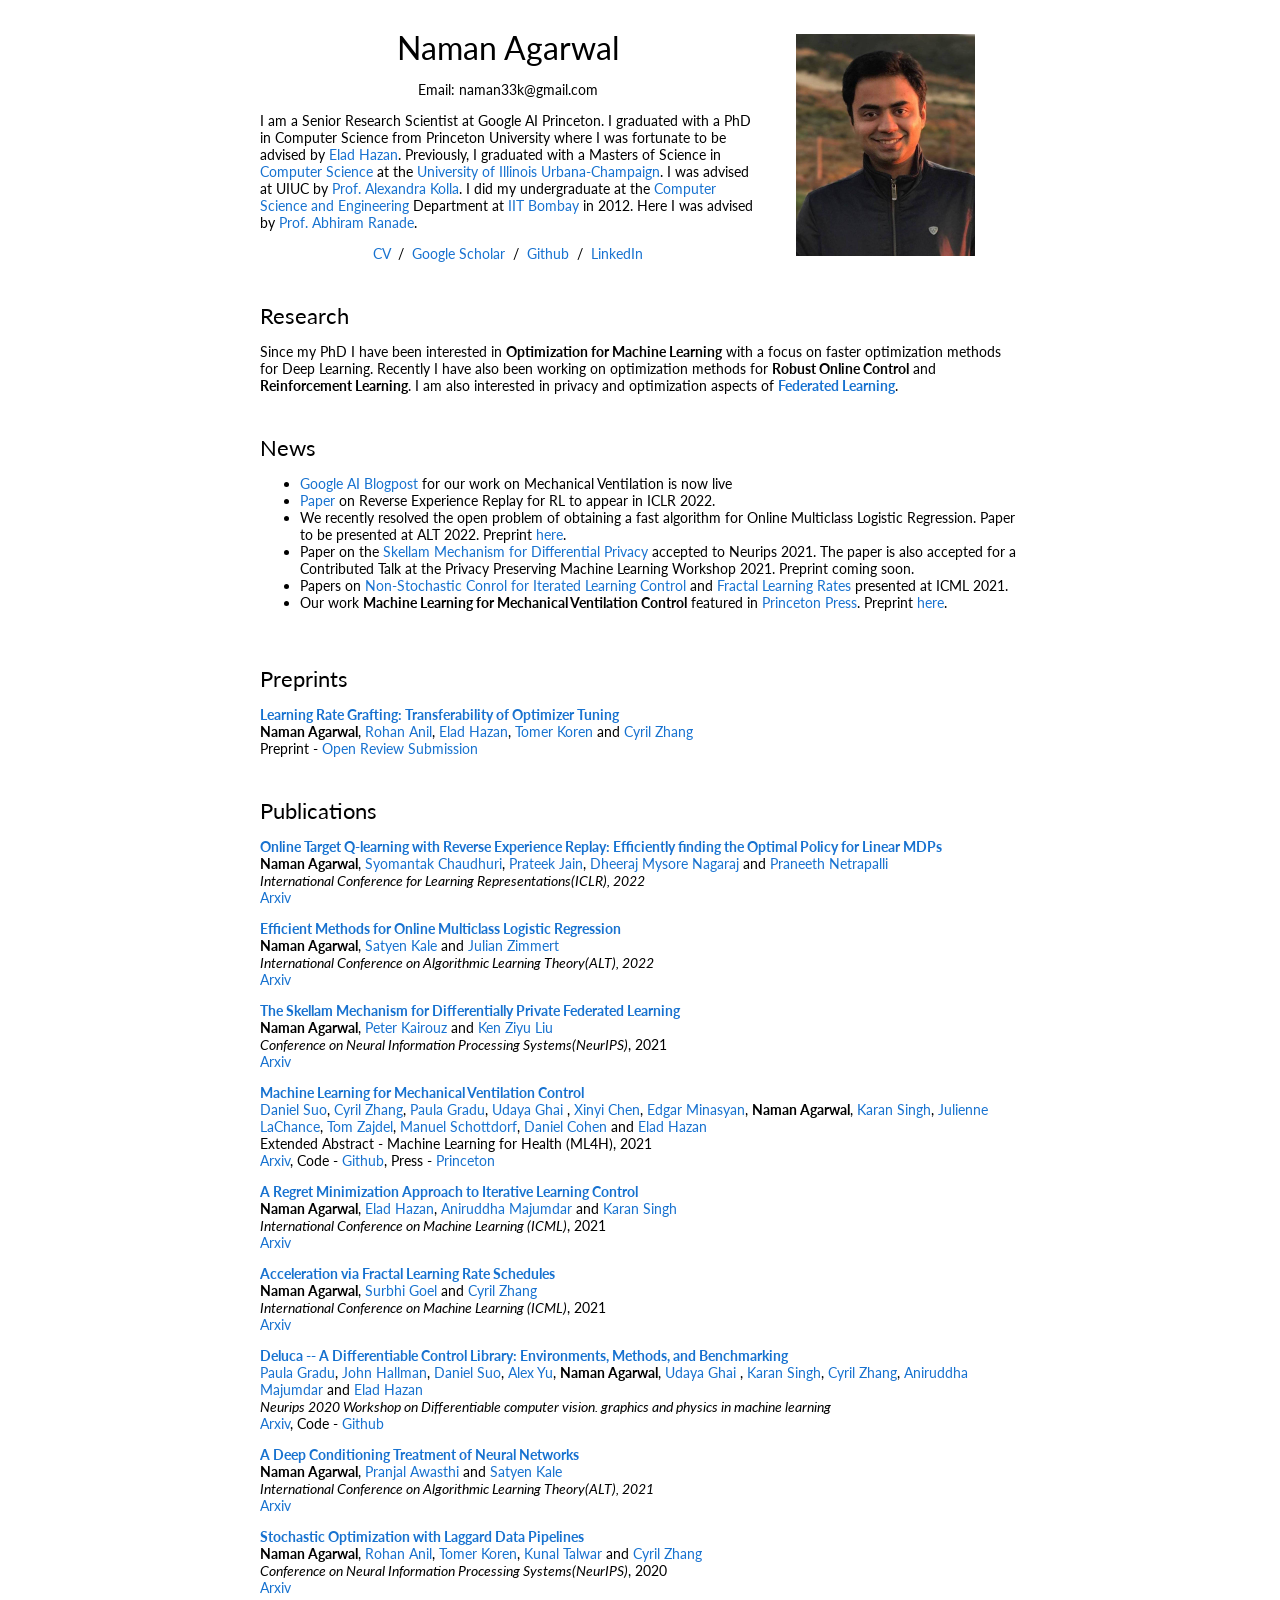
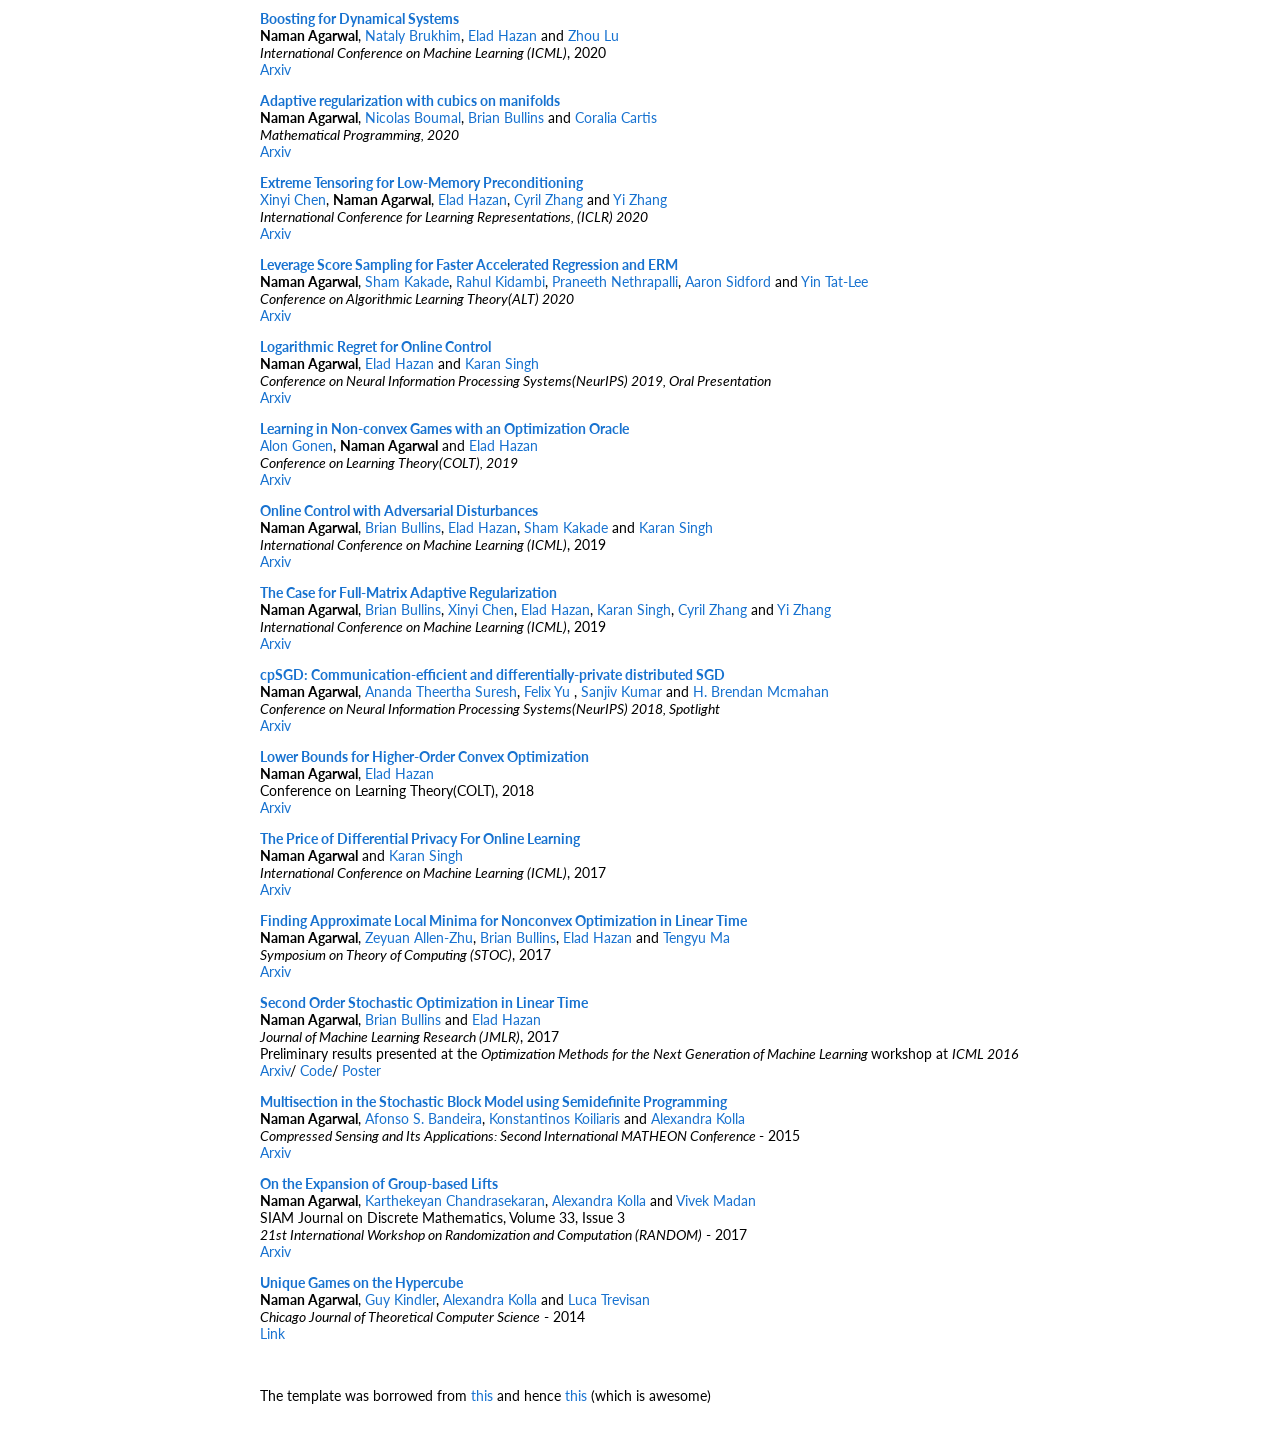
==== commit 71ddcb70: "updating CV" ====
--- a/index.html
+++ b/index.html
@@ -110,6 +110,7 @@
         <td width="100%" valign="middle">
           <heading>News</heading>
           <ul>
+            <li> <a href='https://ai.googleblog.com/2022/02/machine-learning-for-mechanical.html'>Google AI Blogpost</a> for our work on Mechanical Ventilation is now live
           	<li> <a href="https://arxiv.org/abs/2110.08440">Paper</a> on Reverse Experience Replay for RL to appear in ICLR 2022</a>.
             <li> We recently resolved the open problem of obtaining a fast algorithm for Online Multiclass Logistic Regression. Paper to be presented at ALT 2022.  Preprint <a href="https://arxiv.org/abs/2110.03020">here</a>.
             <li> Paper on the <a href="#"> Skellam Mechanism for Differential Privacy</a> accepted to Neurips 2021. The paper is also accepted for a Contributed Talk at the Privacy Preserving Machine Learning Workshop 2021. Preprint coming soon. 
@@ -206,7 +207,7 @@
               <p> <a href="https://arxiv.org/abs/2102.09968"><papertitle>Deluca -- A Differentiable Control Library: Environments, Methods, and Benchmarking
 </papertitle></a><br>
           <a href="">Paula Gradu</a>, <a href="">John Hallman</a>, <a href="">Daniel Suo</a>, <a href="">Alex Yu</a>, <strong>Naman Agarwal</strong>, <a href="https://scholar.google.com/citations?user=Kf1SGfgAAAAJ&hl=en"> Udaya Ghai </a>, <a href="http://i-am-karan-singh.github.io/">Karan Singh</a>, <a href="http://cyrilzhang.com/">Cyril Zhang</a>, <a href="https://irom-lab.princeton.edu/majumdar/">Aniruddha Majumdar</a> and <a href="https://www.cs.princeton.edu/~ehazan/">Elad Hazan</a> <br>
-          <em> Neurips 2021 Workshop on Differentiable computer vision. graphics and physics in machine learning </em><br>
+          <em> Neurips 2020 Workshop on Differentiable computer vision. graphics and physics in machine learning </em><br>
           <a href ="https://arxiv.org/abs/2102.09968">Arxiv</a>, Code - <a href="https://github.com/google/deluca">Github</a>
           </p>
           
